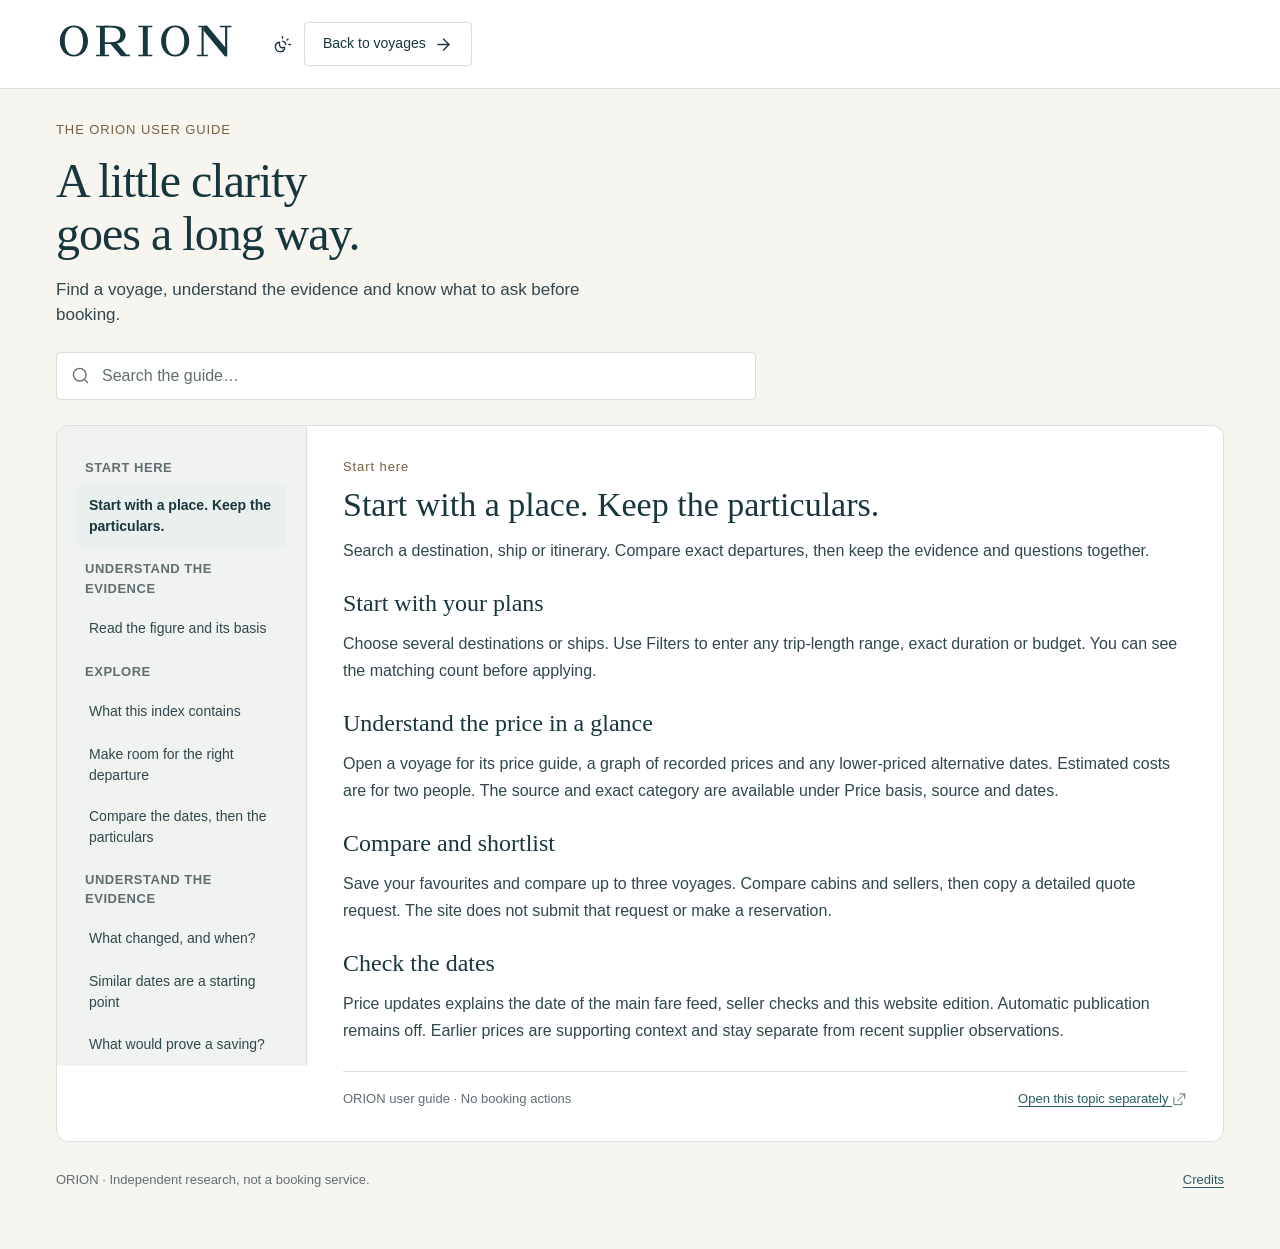
==== help.html @ 238ab834 "Release ORION 5.3.0: price watches, delivery checks and verified publication" ====
<!doctype html><html lang="en-GB"><head><meta http-equiv="Content-Security-Policy" content="default-src 'self'; script-src 'self'; style-src 'self' 'unsafe-inline'; img-src 'self' data:; connect-src 'self'; font-src 'self'; object-src 'none'; base-uri 'none'; form-action 'none'"><meta charset="utf-8"><meta name="viewport" content="width=device-width,initial-scale=1"><meta name="robots" content="noindex,nofollow"><meta name="referrer" content="no-referrer"><meta name="color-scheme" content="light dark"><title>ORION · How to use the voyage explorer</title><link rel="icon" href="assets/favicon.svg"><link rel="stylesheet" href="assets/app.css?v=4e6ee5e94d7d"><link rel="stylesheet" href="assets/decisions.css?v=4e6ee5e94d7d"><script defer src="assets/catalogue-contract.js?v=4e6ee5e94d7d"></script><script defer src="assets/app.js?v=4e6ee5e94d7d"></script><link rel="stylesheet" href="assets/experience.css?v=4e6ee5e94d7d">
<link rel="stylesheet" href="assets/craft-tokens.css?v=4e6ee5e94d7d">
</head><body data-mode="help"><a class="skip-link" href="#helpArticle">Skip to guide</a><header class="site-header"><div class="header-inner"><a class="wordmark craft-wordmark" href="./" aria-label="ORION. Independent Windstar discovery. Home."><img class="craft-logo logo-light" src="assets/orion-logo.svg" alt="ORION" width="164" height="35"><img class="craft-logo logo-dark" src="assets/orion-logo-reverse.svg" alt="" aria-hidden="true" width="164" height="35"></a><div class="header-tools"><button class="icon-btn" data-action="theme" id="themeButton" aria-label="Appearance: system"><svg class="icon" aria-hidden="true"><use href="assets/icons.svg#sun-moon"></use></svg></button><a class="button secondary" href="./">Back to voyages <svg class="icon" aria-hidden="true"><use href="assets/icons.svg#arrow-right"></use></svg></a></div></div></header><main class="shell standalone-help"><div class="eyebrow">THE ORION USER GUIDE</div><h1>A little clarity<br>goes a long way.</h1><p class="help-lead">Find a voyage, understand the evidence and know what to ask before booking.</p><label class="search-field" for="helpSearch"><svg class="icon" aria-hidden="true"><use href="assets/icons.svg#search"></use></svg><input id="helpSearch" type="search" aria-label="Search the ORION guide" placeholder="Search the guide…" autocomplete="off"></label><div class="help-layout"><nav id="helpNav" aria-label="Help topics"></nav><article id="helpArticle" class="help-article" tabindex="-1"><p>Loading the guide…</p></article></div><footer class="site-footer"><span>ORION · Independent research, not a booking service.</span><a href="assets/THIRD_PARTY_NOTICES.txt">Credits</a></footer></main><div id="toast" class="toast" role="status" hidden></div><noscript><div class="no-script">The complete readable guide is available in <a href="GUIDE.md">GUIDE.md</a>. JavaScript enables its searchable interface.</div></noscript></body></html>
---- assets/app.css ----
/* ORION 2.0 / editorial discovery, quiet evidence, deliberate interaction. */
:root{--bg:#f5f6f3;--surface:#fff;--surface-2:#eff2f0;--surface-3:#e5ece9;--ink:#193643;--text:#425966;--muted:#566c77;--line:#dce3df;--blue:#2f637c;--blue-soft:#e7f0f4;--nav:#173746;--nav-text:#f1f6f5;--accent:#856333;--amber:#795a26;--amber-bg:#f8f2e5;--shadow:0 10px 35px #1d3a4910;--large-shadow:0 20px 85px #142d4040;--radius:16px;--header-bg:#f8faf8ed;color-scheme:light;--serif:"Iowan Old Style","Baskerville","Palatino Linotype",Georgia,serif;--sans:-apple-system,BlinkMacSystemFont,"Segoe UI",Arial,sans-serif}
:root[data-theme=dark]{--bg:#111c24;--surface:#1b2a34;--surface-2:#21333d;--surface-3:#2a404b;--ink:#edf3f2;--text:#c6d4d8;--muted:#a0b4bd;--line:#344953;--blue:#a3cfe4;--blue-soft:#253f50;--nav:#112c3a;--nav-text:#f1f6f5;--accent:#c3a276;--amber:#e5c487;--amber-bg:#3a3324;--shadow:0 10px 35px #0002;--large-shadow:0 20px 85px #0009;--header-bg:#172630ee;color-scheme:dark}
@media(prefers-color-scheme:dark){:root:not([data-theme=light]){--bg:#111c24;--surface:#1b2a34;--surface-2:#21333d;--surface-3:#2a404b;--ink:#edf3f2;--text:#c6d4d8;--muted:#a0b4bd;--line:#344953;--blue:#a3cfe4;--blue-soft:#253f50;--nav:#112c3a;--nav-text:#f1f6f5;--accent:#c3a276;--amber:#e5c487;--amber-bg:#3a3324;--shadow:0 10px 35px #0002;--large-shadow:0 20px 85px #0009;--header-bg:#172630ee;color-scheme:dark}}
*{box-sizing:border-box}html{scroll-padding-top:100px;scroll-behavior:smooth}body{margin:0;color:var(--ink);background:var(--bg);font:14px/1.5 var(--sans);-webkit-font-smoothing:antialiased}button,input,select,textarea{font:inherit}button,a,input,select{-webkit-tap-highlight-color:transparent}button{cursor:pointer}button:disabled{cursor:not-allowed;opacity:.45}a{color:var(--blue);text-underline-offset:3px}button{color:inherit}a,button{touch-action:manipulation}h1,h2,h3,p{margin:0}h1,h2,h3{font-weight:600}button:focus-visible,a:focus-visible,input:focus-visible,select:focus-visible,summary:focus-visible,[tabindex]:focus-visible{outline:3px solid var(--blue);outline-offset:3px}input,select,textarea{max-width:100%;color:var(--ink);background:var(--surface)}[hidden]{display:none!important}.sr-only{position:absolute;width:1px;height:1px;margin:-1px;overflow:hidden;clip:rect(0,0,0,0);white-space:nowrap;border:0}.skip-link{position:fixed;top:-100px;left:20px;z-index:99999;background:var(--nav);color:white;padding:13px 18px;border-radius:8px}.skip-link:focus{top:10px}.icon{width:19px;height:19px;stroke:currentColor;stroke-width:1.75;fill:none;stroke-linecap:round;stroke-linejoin:round;flex:none;vertical-align:middle}.icon.sm{width:15px;height:15px}.brand-icon{width:35px;height:35px;stroke:currentColor;fill:none;stroke-width:1.4;flex:none}.button{display:inline-flex;align-items:center;justify-content:center;gap:8px;padding:11px 16px;min-height:42px;border:1px solid transparent;border-radius:9px;font-weight:600;font-size:12px;text-decoration:none;white-space:nowrap;transition:background .15s,border-color .15s,transform .15s}.button:active{transform:translateY(1px)}.button.primary{color:var(--nav-text);background:var(--nav);border-color:var(--nav)}.button.primary:hover{background:#294f63}.button.secondary{border-color:var(--line);background:var(--surface);color:var(--ink)}.button.secondary:hover{background:var(--surface-2);border-color:var(--muted)}.button.quiet{background:transparent;color:var(--text)}.button.quiet:hover{background:var(--surface-2)}.icon-btn{display:inline-flex;justify-content:center;align-items:center;width:42px;height:42px;flex:none;border:1px solid transparent;border-radius:9px;background:transparent;color:var(--text)}.icon-btn:hover{background:var(--surface-2)}.icon-btn.selected{color:var(--blue);background:var(--blue-soft)}.icon-btn.selected .icon{fill:var(--blue);fill-opacity:.12}.info-btn{display:inline-flex;width:25px;height:25px;align-items:center;justify-content:center;border:0;background:transparent;border-radius:50%;font:500 12px var(--serif);color:var(--blue);vertical-align:middle;position:relative}.info-btn:before{content:"";position:absolute;inset:5px;border:1px solid currentColor;border-radius:50%}.info-btn:hover{background:var(--blue-soft)}.text-link,.inline-link{display:inline-flex;align-items:center;gap:6px;background:none;border:0;color:var(--blue);padding:0;font-size:12px;font-weight:650;text-decoration:none;min-height:30px}.text-link:hover,.inline-link:hover{text-decoration:underline}.inline-link{font-size:inherit;font-weight:inherit}.eyebrow,.mini-label{font-size:10px;letter-spacing:1.7px;font-weight:700;color:var(--accent)}.muted,.subtle{color:var(--muted)}
.site-header{position:sticky;top:0;z-index:20;background:var(--header-bg);border-bottom:1px solid var(--line);backdrop-filter:blur(16px);-webkit-backdrop-filter:blur(16px)}.header-inner{max-width:1512px;margin:auto;min-height:80px;padding:0 40px;display:flex;align-items:center;gap:32px}.wordmark{display:flex;align-items:center;gap:12px;color:var(--ink);text-decoration:none;font:500 25px/1 var(--serif);letter-spacing:2.9px}.wordmark small{display:block;font:400 9px/1.5 var(--sans);letter-spacing:1.05px;color:var(--muted);margin-top:6px}.main-nav{display:flex;gap:4px;margin:auto;align-self:stretch}.main-nav button{font-size:12px;font-weight:600;background:transparent;border:0;border-radius:0;padding:0 19px;color:var(--muted);position:relative;white-space:nowrap}.main-nav button:hover{color:var(--ink)}.main-nav button[aria-current=page]{color:var(--ink)}.main-nav button[aria-current=page]:after{content:"";position:absolute;height:2px;background:var(--blue);left:18px;right:18px;bottom:0}.nav-count{display:inline-flex;align-items:center;justify-content:center;margin-left:5px;min-width:20px;padding:1px 6px;border-radius:99px;font-size:10px;background:var(--surface-3);color:var(--text)}.header-tools{display:flex;gap:4px;align-items:center}.shell{max-width:1392px;padding:36px 40px 28px;margin:0 auto}.hero{display:grid;grid-template-columns:minmax(0,1.5fr) minmax(300px,.7fr);gap:64px;align-items:center;padding:10px 0 32px}.hero h1{font:400 54px/1.04 var(--serif);letter-spacing:-1.3px;margin:13px 0 16px}.hero-copy p{color:var(--text);font-size:14px;line-height:1.65}.hero-aside{padding-left:29px;border-left:1px solid var(--line)}.journey-guide h2{font:400 28px/1.2 var(--serif);margin:7px 0}.journey-guide p{font-size:12px;color:var(--muted);line-height:1.6}.journey-guide .text-link{margin-top:5px}.data-pill{display:flex;gap:9px;align-items:center;color:var(--muted);font-size:11px;border:1px solid var(--line);background:var(--surface);border-radius:7px;padding:10px 11px;margin-top:16px;width:100%;text-align:left}.data-pill .icon{margin-left:auto}.data-pill:hover{border-color:var(--muted)}.status-light{height:6px;width:6px;background:var(--blue);border-radius:50%;flex:none}.pulse{display:grid;grid-template-columns:repeat(3,minmax(0,1fr)) minmax(240px,.95fr);margin:0 0 33px;border-block:1px solid var(--line);padding:17px 0}.pulse>button{display:grid;grid-template-columns:auto 1fr auto;gap:9px;align-items:center;text-align:left;background:none;border:0;border-right:1px solid var(--line);padding:5px 19px;font-size:11px;color:var(--muted)}.pulse>button:first-child{padding-left:0}.pulse>button:hover{background:var(--surface-2);color:var(--blue)}.pulse-value{font-size:23px;line-height:1.2;color:var(--ink);font-variant-numeric:tabular-nums;letter-spacing:-.8px;font-weight:450}.pulse-note{display:flex;align-items:center;justify-content:flex-end;gap:12px;font-size:11px;color:var(--muted);line-height:1.6}.pulse-note>.icon{width:23px;height:23px}.pulse-note .inline-link{min-height:21px;color:var(--blue)}.section-top{display:flex;align-items:center;justify-content:space-between;gap:18px;margin-bottom:17px}.section-top h2{font:400 30px/1.2 var(--serif);letter-spacing:-.4px}.subtle{font-size:12px;margin-top:5px}.top-actions{display:flex;align-items:center;gap:4px}.filter-bar{display:flex;align-items:center;border:1px solid var(--line);border-radius:12px;background:var(--surface);padding:7px;gap:4px;box-shadow:0 3px 8px #17334304}.search-field{display:flex;align-items:center;gap:11px;background:var(--surface);border:1px solid transparent;border-radius:7px;padding:0 12px;min-width:0;flex:1}.search-field:focus-within{border-color:var(--blue);box-shadow:0 0 0 1px var(--blue)}.search-field>.icon{color:var(--muted)}.search-field input{width:100%;min-width:0;border:0;outline:none!important;height:44px;background:transparent;font-size:13px}.search-field input::placeholder{color:var(--muted);opacity:1}.search-field kbd{color:var(--muted);border:1px solid var(--line);font:11px var(--sans);padding:0 5px;border-radius:4px}.select-pill{display:flex;align-items:center;gap:9px;padding-left:12px;border-left:1px solid var(--line);min-width:185px}.select-pill>.icon{color:var(--muted)}.select-pill select{border:0;outline:none;border-radius:6px;font-size:12px;font-weight:550;max-width:210px;height:44px;padding:0 25px 0 0;background:transparent}.filter-button{display:flex;align-items:center;gap:9px;padding:0 15px;height:44px;border:0;border-left:1px solid var(--line);background:transparent;font-size:12px;white-space:nowrap}.filter-button:hover{background:var(--surface-2);border-radius:6px}.tiny-count{background:var(--blue-soft);color:var(--blue);font-size:10px;padding:1px 5px;border-radius:4px}.active-chips{display:flex;align-items:center;gap:6px;flex-wrap:wrap;margin-top:12px}.active-chips:empty{margin:0}.chip{display:inline-flex;align-items:center;gap:6px;font-size:10px;border:1px solid var(--line);background:var(--surface);border-radius:6px;padding:5px 8px;color:var(--text);min-height:30px}.chip:hover{border-color:var(--blue)}.chip .icon{height:12px;width:12px}.chip-clear{border:0;background:none;color:var(--blue);padding:4px 8px;font-size:11px;min-height:30px}.results-toolbar{display:flex;align-items:center;justify-content:space-between;gap:16px;margin:19px 0 16px}.quick-views{display:flex;align-items:center;gap:6px;flex-wrap:wrap}.quick-views button{display:flex;gap:6px;align-items:center;min-height:34px;background:transparent;border:1px solid transparent;border-radius:99px;padding:6px 12px;color:var(--muted);font-size:11px;font-weight:600;white-space:nowrap}.quick-views button:hover{background:var(--surface-2)}.quick-views button[aria-pressed=true]{border-color:var(--line);background:var(--surface);color:var(--ink);box-shadow:0 1px 3px #15334505}.calendar-toggle{font-size:11px;padding-right:0}.calendar-panel{padding:22px 25px;border:1px solid var(--line);background:var(--surface);border-radius:12px;margin-bottom:22px}.chart-title{display:flex;justify-content:space-between;gap:15px}.chart-title h3{font:400 23px/1.3 var(--serif)}.chart-title p{font-size:11px;color:var(--muted);margin-top:5px}.select-small select{background:var(--surface);border:1px solid var(--line);border-radius:6px;padding:8px 12px;font-size:12px}.chart-wrap{position:relative;width:100%;height:240px;margin:20px 0 8px}.calendar-chart{height:190px}.chart-data{font-size:11px;color:var(--muted);margin-top:15px}.chart-data summary{cursor:pointer;min-height:28px}.chart-data table{margin-top:8px}.result-meta{display:flex;justify-content:space-between;gap:12px;align-items:center;margin:18px 0 14px}.result-meta>div:first-child{display:flex;align-items:center;gap:8px;flex-wrap:wrap}.result-meta strong{font-weight:650;font-size:12px}.result-meta .muted{font-size:10px}.display-controls{display:flex;gap:10px;align-items:center}.sort-control{display:flex;align-items:center;gap:7px;color:var(--muted);font-size:10px;white-space:nowrap}.sort-control select{border:0;max-width:190px;background:transparent;color:var(--ink);font-size:11px;padding:7px 6px;min-height:35px}.view-switch{display:flex;padding:3px;border:1px solid var(--line);background:var(--surface);border-radius:7px}.view-switch button{display:flex;align-items:center;justify-content:center;width:30px;height:30px;border:0;border-radius:4px;background:transparent;color:var(--muted)}.view-switch button[aria-pressed=true]{background:var(--surface-3);color:var(--ink)}.view-switch .icon{width:16px;height:16px}.saved-notice{font-size:12px;color:var(--muted);margin:13px 0 22px}.voyage-grid{display:grid;grid-template-columns:repeat(3,minmax(0,1fr));gap:17px}.voyage-card{background:var(--surface);border:1px solid var(--line);border-radius:12px;overflow:hidden;min-width:0;display:flex;flex-direction:column;transition:box-shadow .18s,border-color .18s,transform .18s}.voyage-card:hover{border-color:#9aaeb6;box-shadow:var(--shadow);transform:translateY(-2px)}.card-main{padding:18px 19px 15px;display:flex;flex-direction:column;flex:1}.card-top{display:flex;align-items:center;justify-content:space-between;gap:8px;margin:-6px -7px 5px 0}.ship-label{display:flex;align-items:center;gap:7px;font-size:10px;color:var(--muted);font-weight:650;letter-spacing:.2px}.ship-label .icon{width:15px;height:15px}.save-button{width:34px;height:34px;min-width:34px}.card-region{font-size:9px;color:var(--accent);text-transform:uppercase;letter-spacing:1.25px;font-weight:700;margin:3px 0 7px}.card-title{font:400 24px/1.18 var(--serif);letter-spacing:-.25px;display:-webkit-box;-webkit-line-clamp:2;-webkit-box-orient:vertical;overflow:hidden;min-height:57px}.card-route{font-size:11px;color:var(--muted);margin-top:7px;white-space:nowrap;text-overflow:ellipsis;overflow:hidden}.card-date{display:flex;align-items:center;gap:7px;font-size:11px;font-weight:550;margin:16px 0 0}.card-date .icon{width:14px;height:14px;color:var(--muted)}.date-sep{color:var(--line);padding:0 1px}.product-kind{color:var(--muted);font-size:9px;min-height:16px;margin:4px 0 0 21px}.card-price-row{display:flex;justify-content:space-between;align-items:flex-end;gap:8px;padding-top:16px;margin-top:12px;border-top:1px solid var(--line)}.price-caption{font-size:9px;color:var(--muted);font-weight:550;display:flex;align-items:center;gap:3px}.price-figure{font-size:28px;letter-spacing:-1px;font-weight:450;font-variant-numeric:tabular-nums;line-height:1.3}.price-figure small{font-size:11px;font-weight:400;color:var(--muted);letter-spacing:0;margin-left:3px}.evidence-badge{display:inline-flex;align-items:center;gap:5px;border-radius:5px;padding:5px 7px;line-height:1.25;font-size:9px;font-weight:650;color:var(--blue);background:var(--blue-soft);max-width:141px;text-align:right;border:0}.evidence-badge .icon{width:12px;height:12px}.evidence-badge.neutral{color:var(--muted);background:var(--surface-2);font-weight:450}.card-evidence{display:flex;justify-content:space-between;align-items:center;margin-top:12px;gap:8px;color:var(--muted);font-size:10px;min-height:17px}.card-evidence .icon{width:12px;height:12px;margin-right:3px}.card-actions{display:flex;gap:7px;padding:11px 13px;border-top:1px solid var(--line);background:color-mix(in srgb,var(--surface),var(--bg) 45%);align-items:center}.card-actions>.button{flex:1;min-height:36px;padding:8px 10px;font-size:11px}.compare-select{display:flex;align-items:center;gap:6px;background:transparent;border:0;border-radius:6px;padding:7px;font-size:10px;color:var(--muted);min-height:36px}.compare-select[aria-pressed=true]{color:var(--blue);background:var(--blue-soft)}.compare-select .box{width:13px;height:13px;border:1px solid var(--muted);border-radius:3px;display:flex;align-items:center;justify-content:center}.compare-select .box .icon{width:11px;height:11px}.compare-select[aria-pressed=true] .box{border-color:var(--blue)}.loading-state,.empty-state{grid-column:1/-1;border:1px dashed var(--line);border-radius:12px;padding:60px 24px;background:var(--surface);text-align:center;color:var(--muted)}.empty-state>.icon{width:33px;height:33px;margin-bottom:14px;color:var(--blue)}.empty-state h3,.loading-state h3{font:400 28px/1.25 var(--serif);color:var(--ink);margin-bottom:10px}.empty-state p,.loading-state p{font-size:13px;max-width:500px;line-height:1.65;margin:0 auto 18px}.spinner{display:inline-block;width:28px;height:28px;border:2px solid var(--line);border-top-color:var(--blue);border-radius:50%;animation:spin 1s linear infinite;margin-bottom:12px}@keyframes spin{to{transform:rotate(360deg)}}.pagination{display:flex;align-items:center;justify-content:space-between;gap:12px;margin-top:24px;font-size:11px;color:var(--muted)}.page-controls{display:flex;align-items:center;gap:5px}.page-button{height:36px;min-width:36px;border:1px solid transparent;border-radius:6px;background:transparent;font-size:11px;color:var(--text)}.page-button[aria-current=page]{border-color:var(--line);background:var(--surface);font-weight:700;color:var(--ink)}.page-button:hover:not(:disabled){background:var(--surface-2)}.page-button .icon{height:15px;width:15px}.list-wrap{grid-column:1/-1;overflow:auto;background:var(--surface);border:1px solid var(--line);border-radius:10px}.data-table{width:100%;border-collapse:collapse;text-align:left;font-size:11px;min-width:600px}.data-table th{padding:11px 13px;font-size:9px;letter-spacing:.4px;color:var(--muted);font-weight:650;background:var(--surface-2);border-bottom:1px solid var(--line)}.data-table td{padding:13px;border-bottom:1px solid var(--line);vertical-align:top}.data-table tr:last-child td{border-bottom:0}.data-table td strong{font-weight:550;display:block;font-size:12px;color:var(--ink)}.data-table small{display:block;font-size:10px;color:var(--muted);margin-top:4px}.data-table .money{font-variant-numeric:tabular-nums;white-space:nowrap}.list-title{border:0;background:none;padding:0;font:400 19px/1.3 var(--serif);color:var(--ink);text-align:left}.list-title:hover{color:var(--blue);text-decoration:underline}.row-actions{display:flex;gap:2px;align-items:center}.bottom-guide{margin-top:40px;border-top:1px solid var(--line);border-bottom:1px solid var(--line);padding:26px 0;display:flex;align-items:center;gap:17px}.guide-mark{width:44px;height:44px;border:1px solid var(--line);border-radius:50%;display:flex;align-items:center;justify-content:center;flex:none}.guide-mark .icon{width:24px;height:24px}.bottom-guide h2{font:400 24px/1.2 var(--serif)}.bottom-guide p{font-size:12px;color:var(--muted);margin-top:6px}.bottom-guide>.button{margin-left:auto}.site-footer{padding:23px 0 0;display:flex;align-items:center;justify-content:space-between;gap:20px;color:var(--muted);font-size:10px}.site-footer>div:first-child{display:flex;align-items:center;gap:12px}.site-footer strong{letter-spacing:1.5px;color:var(--ink);font-size:11px}.footer-links{display:flex;gap:15px;align-items:center;flex-wrap:wrap}.footer-links button{background:none;border:0;padding:0;color:var(--muted);font-size:10px;min-height:30px}.footer-links a{color:var(--muted);text-decoration:none}.footer-links button:hover,.footer-links a:hover{color:var(--blue);text-decoration:underline}.compare-tray{position:fixed;z-index:25;bottom:20px;left:50%;transform:translateX(-50%);width:min(760px,calc(100vw - 32px));display:flex;align-items:center;justify-content:space-between;gap:16px;padding:16px 20px;background:var(--nav);color:var(--nav-text);border-radius:12px;box-shadow:var(--large-shadow)}.tray-label{display:block;color:#b1c5cc;font-size:9px;letter-spacing:1.2px}.compare-tray strong{display:block;font-size:13px;font-weight:550;margin-top:2px}.compare-tray #compareNames{display:block;font-size:10px;color:#b9cdd4;max-width:420px;overflow:hidden;white-space:nowrap;text-overflow:ellipsis;margin-top:3px}.tray-actions{display:flex;gap:8px;align-items:center}.button.light-primary{background:#f1f5f4;border-color:#f1f5f4;color:#193a4a}.button.light-primary:hover{background:#ddeae8}.button.tray-clear{color:#e7f0ee;background:none}.notice-banner{border:1px solid #cab985;padding:12px 16px;background:var(--amber-bg);color:var(--amber);font-size:12px;border-radius:8px;display:flex;align-items:center;gap:10px;margin:0 0 20px}.notice-banner .inline-link{margin-left:auto}.notice-banner .icon{flex:none}.notice{padding:14px 16px;background:var(--surface-2);border:1px solid var(--line);border-radius:9px;color:var(--text);font-size:12px;line-height:1.65;margin:16px 0}.notice.important{background:var(--amber-bg);border-color:color-mix(in srgb,var(--amber),transparent 70%);color:var(--amber)}
/* Drawers and dialogs */
body:has(dialog[open]){overflow:hidden}dialog{background:var(--surface);color:var(--ink);border:1px solid var(--line);border-radius:17px;padding:0;max-height:calc(100dvh - 56px);width:calc(100vw - 40px);box-shadow:var(--large-shadow);overflow:auto;overscroll-behavior:contain}dialog::backdrop{background:#071c2b91;backdrop-filter:blur(3px)}.dialog-head{display:flex;align-items:flex-start;justify-content:space-between;gap:20px;padding:26px 29px 21px;border-bottom:1px solid var(--line);position:relative}.dialog-head h2{font:400 31px/1.15 var(--serif);letter-spacing:-.5px;margin-top:5px}.dialog-content{padding:24px 29px}.dialog-foot{display:flex;align-items:center;justify-content:space-between;gap:12px;padding:17px 29px;background:var(--surface);border-top:1px solid var(--line);position:sticky;bottom:0;z-index:2}.filter-dialog{max-width:610px}.close{background:var(--surface-2);border:0;border-radius:50%;width:35px;height:35px}.close:hover{background:var(--surface-3)}.form-grid{display:grid;grid-template-columns:1fr 1fr;gap:20px 17px;margin-top:22px}.form-grid label{font-size:11px;color:var(--text);font-weight:600;display:block}.form-grid input,.form-grid select{width:100%;margin-top:8px;padding:11px 10px;border:1px solid var(--line);border-radius:7px;font-weight:400;font-size:13px;height:43px;background:var(--surface)}.form-grid .span-2{grid-column:1/-1}.form-grid .info-btn{margin:-5px 0;vertical-align:middle}.form-note{font-size:11px;color:var(--muted);line-height:1.6;margin-top:22px}.date-presets{margin:0;padding:0;border:0;display:flex;flex-wrap:wrap;gap:7px}.date-presets legend{font-size:11px;font-weight:600;color:var(--text);margin-bottom:10px}.date-presets button{border:1px solid var(--line);background:var(--surface);border-radius:7px;padding:8px 12px;font-size:11px;min-height:36px}.date-presets button:hover{border-color:var(--blue);background:var(--blue-soft);color:var(--blue)}.voyage-dialog{max-width:960px}.voyage-head{padding:27px 29px 22px}.voyage-kicker{color:var(--muted);font-size:11px;display:flex;align-items:center;gap:7px;margin-bottom:8px}.voyage-head h2{font:400 36px/1.12 var(--serif);max-width:750px;margin-right:50px}.voyage-close{position:absolute;top:23px;right:23px}.voyage-context{display:flex;gap:14px;flex-wrap:wrap;font-size:12px;color:var(--muted);margin-top:13px}.voyage-context span{display:flex;gap:6px;align-items:center}.voyage-context .icon{height:14px;width:14px}.voyage-tabs{display:flex;gap:7px;padding:0 29px;border-bottom:1px solid var(--line);position:sticky;top:0;background:var(--surface);z-index:2;overflow:auto}.voyage-tabs button{padding:13px 13px 12px;border:0;border-bottom:2px solid transparent;background:transparent;color:var(--muted);font-weight:600;font-size:11px;white-space:nowrap}.voyage-tabs button[aria-selected=true]{color:var(--ink);border-bottom-color:var(--blue)}.voyage-pane{padding:23px 29px}.detail-summary{display:grid;grid-template-columns:1.2fr 1fr;gap:30px}.detail-price{font-size:40px;font-weight:400;letter-spacing:-1.6px;font-variant-numeric:tabular-nums}.detail-price small{font-size:13px;letter-spacing:0;color:var(--muted);font-weight:400}.detail-label{font-size:11px;color:var(--muted)}.detail-meta{font-size:11px;color:var(--muted);margin-top:8px;line-height:1.6}.summary-evidence{border-left:1px solid var(--line);padding-left:24px}.summary-evidence h3{font:400 24px/1.2 var(--serif);margin-bottom:9px}.summary-evidence p{font-size:12px;color:var(--text);line-height:1.6}.detail-heading{font:400 24px/1.2 var(--serif);margin:23px 0 8px}.section-caption{color:var(--muted);font-size:12px;margin-bottom:13px}.quote-checks{padding:13px 0;display:grid;grid-template-columns:repeat(3,minmax(0,1fr));gap:10px}.quote-checks>div{display:flex;justify-content:space-between;gap:8px;font-size:11px;padding:10px 12px;background:var(--surface-2);border-radius:7px}.quote-checks span{color:var(--muted)}.check-needed{font-size:9px;color:var(--amber);background:var(--amber-bg);padding:2px 5px;border-radius:3px;white-space:nowrap}.source-actions{display:flex;gap:8px;flex-wrap:wrap;margin-top:15px}.source-actions a{padding:9px 12px;border:1px solid var(--line);border-radius:7px;text-decoration:none;font-size:11px;display:inline-flex;align-items:center;gap:6px}.source-actions a:hover{background:var(--surface-2)}.voyage-footer{display:flex;align-items:center;justify-content:space-between;gap:12px;padding:15px 29px;border-top:1px solid var(--line);background:var(--surface);position:sticky;bottom:0;z-index:3}.voyage-footer>div{display:flex;gap:7px}.table-scroll{overflow:auto;border:1px solid var(--line);border-radius:8px}.table-scroll .data-table{min-width:550px}.selected-row{background:var(--blue-soft)}.price-column-select{display:flex;align-items:center;gap:10px;font-size:11px;flex-wrap:wrap;margin-bottom:20px}.price-column-select select{border:1px solid var(--line);border-radius:6px;padding:8px 10px;max-width:260px}.history-kpis{display:grid;grid-template-columns:repeat(3,1fr);gap:1px;background:var(--line);border:1px solid var(--line);border-radius:9px;overflow:hidden;margin:17px 0}.history-kpis>div{background:var(--surface-2);padding:13px 15px}.history-kpis span{font-size:10px;color:var(--muted);display:block}.history-kpis strong{font-size:21px;font-weight:450;letter-spacing:-.5px;display:block;margin-top:5px}.history-chart{height:240px}.data-state{font-size:10px;color:var(--muted);line-height:1.55}.quote-preview{font:12px/1.65 var(--sans);white-space:pre-wrap;padding:17px;background:var(--surface-2);border:1px solid var(--line);border-radius:7px;max-height:290px;overflow:auto}.date-table-button{border:0;background:none;font-size:12px;color:var(--blue);text-align:left;padding:4px 0;font-weight:600;min-height:32px}.date-table-button:hover{text-decoration:underline}.comparison-dialog{max-width:1090px}.comparison-table{min-width:630px}.comparison-table th:first-child{width:140px}.comparison-table td:first-child{font-size:11px;color:var(--muted)}.comparison-table .compare-title{font:400 22px/1.2 var(--serif);color:var(--ink);margin-bottom:5px;min-width:150px}.comparison-table td{font-size:12px;line-height:1.5}.comparison-table .table-amount{font-size:24px;letter-spacing:-.6px}.comparison-table .row-label{font-weight:600}.offer-grid{display:grid;grid-template-columns:repeat(2,minmax(0,1fr));gap:18px;margin-top:20px}.offer-card{background:var(--surface);border:1px solid var(--line);border-radius:12px;padding:23px}.offer-card h3{font:400 25px/1.2 var(--serif);margin:9px 0 12px}.offer-card p{font-size:12px;color:var(--text);line-height:1.65}.offer-top{display:flex;align-items:center;justify-content:space-between;gap:10px;font-size:9px;font-weight:650;letter-spacing:.6px;color:var(--muted);text-transform:uppercase}.offer-state{display:inline-block;padding:5px 8px;background:var(--amber-bg);color:var(--amber);border-radius:5px;font-size:10px;margin:13px 0}.offer-dimensions{display:grid;grid-template-columns:repeat(3,1fr);gap:10px;margin:7px 0 17px}.offer-dimensions span{display:block;font-size:9px;color:var(--muted);margin-bottom:3px}.offer-dimensions strong{font-size:11px;font-weight:500}.offer-next{padding-top:12px;border-top:1px solid var(--line)}.offer-bottom{font-size:10px;color:var(--muted);margin-top:17px;display:flex;justify-content:space-between;gap:10px}.offer-bottom a{font-size:10px}.checkline{display:flex;align-items:center;gap:8px;font-size:12px;color:var(--text)}input[type=checkbox]{accent-color:var(--blue);height:16px;width:16px}.excluded-toggle{margin:23px 0 10px}.status-dialog{max-width:630px}.status-rows{margin:0}.status-rows>div{display:grid;grid-template-columns:1fr 1.15fr;gap:16px;padding:15px 0;border-bottom:1px solid var(--line)}.status-rows dt{font-size:12px;color:var(--muted)}.status-rows dd{font-size:12px;font-weight:550;margin:0}.status-rows dd small{display:block;font-weight:400;font-size:10px;color:var(--muted);margin-top:5px}.status-actions{display:flex;gap:10px;margin-top:20px}.help-dialog{max-width:990px}.help-search{padding:18px 28px;border-bottom:1px solid var(--line)}.help-search .search-field,.standalone-help>.search-field{border:1px solid var(--line);background:var(--surface-2)}.help-layout{display:grid;grid-template-columns:240px 1fr;min-height:370px}.help-layout nav{padding:19px 15px;border-right:1px solid var(--line);background:color-mix(in srgb,var(--surface),var(--bg) 70%)}.help-group-label{font-size:9px;font-weight:700;text-transform:uppercase;letter-spacing:.9px;color:var(--muted);padding:14px 10px 7px}.help-topic{display:block;text-align:left;font-size:11px;width:100%;background:none;border:0;color:var(--text);border-radius:6px;padding:10px;line-height:1.4;min-height:35px}.help-topic:hover{background:var(--surface-3)}.help-topic[aria-current=page]{background:var(--blue-soft);color:var(--blue);font-weight:600}.help-article{padding:26px 31px 40px;min-width:0;overflow-wrap:anywhere}.help-article>.eyebrow{margin-bottom:9px}.help-article h3{font:400 31px/1.2 var(--serif);margin-bottom:12px}.help-article .article-intro{font-size:14px;color:var(--text);line-height:1.7}.help-article h4{font-size:13px;color:var(--ink);margin:24px 0 8px;font-weight:650}.help-article p{font-size:12px;line-height:1.8;color:var(--text);margin-bottom:10px}.help-article .article-footer{border-top:1px solid var(--line);margin-top:27px;padding-top:17px;display:flex;gap:15px;align-items:center;justify-content:space-between;font-size:10px;color:var(--muted)}.help-empty{padding:18px;color:var(--muted);font-size:12px}.standalone-help{max-width:1160px;padding-top:48px}.standalone-help h1{font:400 52px/1.07 var(--serif);letter-spacing:-1px;margin:14px 0}.help-lead{font-size:15px;color:var(--text);margin:0 0 25px}.standalone-help>.search-field{max-width:620px}.standalone-help>.help-layout{border:1px solid var(--line);border-radius:12px;background:var(--surface);overflow:hidden;margin-top:25px}.tip-popover{margin:0;position:fixed;inset:auto;width:min(330px,calc(100vw - 24px));max-height:70vh;overflow:auto;border:1px solid var(--line);border-radius:11px;padding:18px;background:var(--surface);color:var(--ink);box-shadow:var(--large-shadow);z-index:500}.tip-popover h3{font-size:13px;font-weight:650;margin-bottom:7px}.tip-popover p{font-size:12px;color:var(--text);line-height:1.65;margin-bottom:9px}.tip-popover .text-link{font-size:11px}.toast{position:fixed;bottom:27px;left:50%;transform:translateX(-50%);z-index:1000;max-width:calc(100vw - 28px);padding:12px 18px;border-radius:9px;background:var(--ink);color:var(--surface);font-size:12px;box-shadow:var(--large-shadow);text-align:center}.no-script{padding:20px;position:relative;background:var(--amber-bg);color:var(--amber)}
@media(min-width:1500px){.shell{max-width:1440px}.header-inner{padding-inline:55px}.hero h1{font-size:60px}}
@media(max-width:1150px){.header-inner{padding-inline:28px;gap:15px}.main-nav button{padding-inline:13px}.shell{padding-inline:28px}.pulse{grid-template-columns:repeat(3,1fr)}.pulse-note{display:none}.hero{gap:32px}.hero h1{font-size:49px}.voyage-grid{grid-template-columns:repeat(2,minmax(0,1fr))}.filter-bar .select-pill{min-width:150px}.select-pill select{max-width:165px}.filter-button{padding:0 11px}.result-meta .muted{display:none}.header-tools .help-trigger span{display:none}.header-tools .help-trigger{padding:10px}.card-title{min-height:57px}}
@media(max-width:760px){.header-inner{padding:0 18px;min-height:70px;gap:8px;flex-wrap:wrap}.wordmark{font-size:23px;gap:9px}.brand-icon{width:29px;height:29px}.wordmark small{font-size:8px;letter-spacing:.5px}.header-tools{margin-left:auto}.header-tools .icon-btn{width:36px;height:36px}.main-nav{order:3;width:100%;justify-content:flex-start;gap:11px;min-height:43px;margin-top:-5px;overflow:auto}.main-nav button{padding:11px 8px;font-size:11px}.main-nav button[aria-current=page]:after{left:7px;right:7px}.shell{padding:25px 18px}.hero{grid-template-columns:1fr;gap:18px;padding-top:2px;padding-bottom:22px}.hero h1{font-size:43px;margin:10px 0 12px}.hero-copy p{font-size:13px}.hero-aside{border-left:0;padding:0}.journey-guide{display:none}.data-pill{margin:0;background:transparent;border:0;padding:0;justify-content:flex-start;width:auto;min-height:26px}.data-pill .icon{margin-left:0}.pulse{padding:13px 0;margin-bottom:25px;grid-template-columns:repeat(3,minmax(0,1fr));gap:0}.pulse>button{display:block;text-align:left;padding:2px 12px}.pulse>button:last-of-type{border:0;padding-right:0}.pulse>button .icon{display:none}.pulse-value{display:block;font-size:23px;margin-bottom:3px}.pulse>button>span:not(.pulse-value){font-size:9px;line-height:1.4;display:block;max-width:100px}.section-top{gap:8px;align-items:start;margin-bottom:14px}.section-top h2{font-size:27px}.subtle{font-size:11px;max-width:260px}.top-actions>.button{padding:8px;font-size:0;width:35px;height:35px;min-height:35px}.top-actions>.button .icon{width:17px;height:17px}.filter-bar{flex-wrap:wrap;padding:6px;gap:5px;border-radius:11px}.filter-bar .search-field{flex-basis:100%;border-bottom:1px solid var(--line);border-radius:0;padding:0 7px}.search-field input{font-size:13px;height:43px}.search-field kbd{display:none}.select-pill{flex:1;min-width:0!important;border-left:0;padding-left:7px}.select-pill select{max-width:100%;font-size:11px;height:38px}.select-pill .icon{width:16px;height:16px}.filter-button{height:38px;font-size:11px;padding-inline:11px}.filter-button .icon{width:16px;height:16px}.filter-button#whenButton{display:none}.results-toolbar{margin:14px 0 8px;gap:5px;align-items:center}.quick-views{gap:0;flex-wrap:nowrap;overflow:auto}.quick-views button{font-size:10px;padding:6px 8px;min-height:31px}.quick-views button .icon{display:none}.calendar-toggle{font-size:0;width:34px;height:34px;padding:8px}.calendar-toggle .icon{width:18px;height:18px}.result-meta{align-items:center;margin:13px 0 13px;gap:7px}.result-meta strong{font-size:11px}.display-controls{gap:5px}.sort-control>span{display:none}.sort-control select{font-size:10px;max-width:137px;padding-right:1px}.view-switch{padding:2px}.view-switch button{width:27px;height:29px}.result-meta .info-btn{display:none}.voyage-grid{grid-template-columns:repeat(2,minmax(0,1fr));gap:12px}.card-main{padding:14px 14px 12px}.card-title{font-size:22px;min-height:52px}.card-route{font-size:10px}.card-date{font-size:10px;gap:5px;flex-wrap:wrap}.card-price-row{display:block}.card-price-row>.evidence-badge{margin-top:8px}.price-figure{font-size:27px}.price-caption{font-size:9px}.card-actions{padding:9px}.card-actions>.button{padding:7px;font-size:10px}.compare-select{font-size:9px;padding:6px}.card-evidence{font-size:9px}.card-evidence>.text-link{font-size:10px}.card-top .save-button{width:34px;height:34px}.card-top .ship-label{font-size:9px}.card-region{font-size:8px}.page-controls{gap:1px}.page-button{min-width:30px;height:33px}.pagination{font-size:10px;align-items:center;gap:8px}.bottom-guide{display:grid;grid-template-columns:36px 1fr;padding:22px 0;gap:12px;margin-top:30px}.guide-mark{width:35px;height:35px}.guide-mark .icon{width:19px;height:19px}.bottom-guide h2{font-size:22px}.bottom-guide p{font-size:11px}.bottom-guide>.button{grid-column:2;margin:0;justify-self:start;font-size:11px;padding:9px 12px}.site-footer{display:block;font-size:9px}.site-footer>div:first-child{align-items:start;gap:10px;line-height:1.5}.footer-links{gap:15px;margin-top:11px}.footer-links button,.footer-links a{font-size:9px}.calendar-panel{padding:18px 15px}.chart-title h3{font-size:21px}.chart-title p{font-size:10px}.calendar-chart{height:180px}.notice-banner{font-size:11px;padding:11px 13px;align-items:flex-start;line-height:1.6}.notice-banner>.icon{width:15px;height:15px;margin-top:3px}.notice-banner .inline-link{display:none}.compare-tray{bottom:12px;padding:12px 14px;gap:8px;border-radius:10px}.compare-tray #compareNames{max-width:200px;font-size:9px}.compare-tray strong{font-size:12px}.tray-label{font-size:8px}.tray-actions{gap:2px}.tray-actions .button{font-size:11px;padding:9px 11px}.tray-clear{padding:6px!important}.compare-tray:has(#compareNames:not(:empty))+.toast{bottom:100px}.dialog-head{padding:22px 21px 17px}.dialog-head h2{font-size:29px}.dialog-content{padding:20px 21px}.dialog-foot{padding:15px 21px}.filter-dialog{border-radius:16px 16px 0 0;max-height:92dvh;margin:0;width:100%;max-width:100%;inset:auto 0 0;position:fixed}.form-grid{gap:17px 13px}.form-grid input,.form-grid select{font-size:14px;min-height:45px}.voyage-dialog{border-radius:14px 14px 0 0;position:fixed;inset:auto 0 0;margin:0;width:100%;max-width:100%;max-height:95dvh}.voyage-head{padding:24px 21px 19px}.voyage-head h2{font-size:31px;margin-right:22px}.voyage-close{right:15px;top:16px}.voyage-kicker{font-size:10px;max-width:85%}.voyage-context{font-size:11px;gap:8px 15px}.voyage-tabs{padding:0 13px;gap:0}.voyage-tabs button{font-size:10px;padding:13px 10px}.voyage-pane{padding:21px}.detail-summary{grid-template-columns:1fr;gap:19px}.summary-evidence{border-left:0;border-top:1px solid var(--line);padding:17px 0 0}.detail-price{font-size:38px}.summary-evidence h3{font-size:23px}.quote-checks{grid-template-columns:1fr 1fr;gap:7px}.quote-checks>div{font-size:10px;padding:9px}.voyage-footer{padding:12px 15px;gap:7px}.voyage-footer .button{font-size:11px;padding:9px 10px}.voyage-footer>.button .icon{width:15px}.voyage-footer>div{gap:2px}.voyage-footer .label-hide{display:none}.history-kpis>div{padding:11px}.history-kpis span{font-size:9px}.history-kpis strong{font-size:19px}.history-chart{height:210px}.table-scroll .data-table{font-size:10px;min-width:530px}.offer-grid{grid-template-columns:1fr}.offer-card{padding:21px}.help-dialog{width:calc(100vw - 18px);max-height:94dvh}.help-dialog .dialog-head h2{font-size:28px}.help-search{padding:14px 18px}.help-layout{display:block}.help-layout nav{display:flex;gap:5px;flex-wrap:nowrap;overflow:auto;padding:12px 16px;border-right:0;border-bottom:1px solid var(--line);position:sticky;top:0;z-index:2;background:var(--surface)}.help-group-label{display:none}.help-topic{width:auto;min-width:150px;max-width:200px;font-size:10px;padding:9px 11px;border:1px solid var(--line);flex:none}.help-article{padding:23px 21px 30px}.help-article h3{font-size:28px}.help-article .article-intro{font-size:13px}.help-article p{font-size:12px}.help-article .article-footer{align-items:start}.standalone-help{padding-top:30px}.standalone-help h1{font-size:43px}.help-lead{font-size:13px}.status-rows{font-size:11px}.status-rows>div{grid-template-columns:1fr;gap:7px}.status-rows dd small{font-size:10px}.status-actions{flex-wrap:wrap}.status-dialog .dialog-head h2{font-size:27px}.status-dialog{max-height:93dvh}.toast{font-size:11px;bottom:20px}}
@media(max-width:510px){.voyage-grid{grid-template-columns:minmax(0,1fr)}.card-main{padding:17px 18px 15px}.card-title{font-size:27px;min-height:0;margin-bottom:0;-webkit-line-clamp:3}.card-top .ship-label{font-size:10px}.card-region{font-size:9px}.card-route{font-size:11px}.card-date{font-size:11px}.card-price-row{display:flex}.card-price-row>.evidence-badge{margin-top:0;font-size:9px}.card-actions{padding:10px 13px}.card-actions>.button{font-size:11px;padding:8px 10px;min-height:42px}.compare-select{font-size:10px;min-height:42px}.card-evidence{font-size:10px}.card-evidence>.text-link{font-size:11px}.card-top .save-button{height:42px;width:42px}.pulse>button{padding-inline:9px}.hero h1{font-size:41px}.wordmark{font-size:22px}.header-inner{padding-inline:16px}.shell{padding-inline:16px}.date-presets{gap:6px}.date-presets button{font-size:10px;padding:9px 11px}.view-switch{display:none}.result-meta .sort-control select{max-width:145px}.result-meta{gap:8px}.form-grid label{font-size:10px}.help-dialog .eyebrow{font-size:9px}.compare-tray #compareNames{max-width:170px}.tray-actions .button{font-size:10px}.compare-tray .tray-clear{display:none}.pagination>span{max-width:125px}.comparison-dialog{width:calc(100vw - 18px)}.comparison-dialog .dialog-head h2{font-size:28px}}
@media(prefers-reduced-motion:reduce){html{scroll-behavior:auto}*,*:before,*:after{animation:none!important;transition:none!important}.voyage-card:hover{transform:none}.spinner{border:2px solid var(--blue)}}
@media print{.site-header,.filter-bar,.results-toolbar,.filter-button,.compare-tray,.pagination,.header-tools,.site-footer,.top-actions{display:none!important}.shell{padding:0}.hero{padding:0;display:block}.hero-aside{display:none}.voyage-grid{grid-template-columns:repeat(2,1fr)}.voyage-card{break-inside:avoid;box-shadow:none}body{background:white;color:black}.pulse{margin-top:15px}.bottom-guide{display:none}}

/* 2.1: an evidence workbench. Shorter orientation, useful choices, visible provenance. */
.hero{padding-top:32px;padding-bottom:28px;gap:56px;align-items:center}
.hero h1{font-size:clamp(36px,4vw,54px);max-width:750px;line-height:1.04;margin:10px 0 14px}
.hero-copy>p{max-width:630px;font-size:15px;line-height:1.6}
.hero-aside{padding-left:26px}
.journey-guide .mini-label{display:block;margin-bottom:7px;font-size:9px;letter-spacing:1.55px}
.start-route{display:flex;justify-content:space-between;gap:15px;align-items:center;width:100%;text-align:left;border:0;border-bottom:1px solid var(--line);background:transparent;color:var(--ink);padding:10px 0;font-size:12px;font-weight:600}
.start-route:hover{color:var(--blue)}
.hero-aside .data-pill{margin-top:16px}
.pulse{margin-top:0;margin-bottom:27px;padding-top:17px;padding-bottom:17px}
.pulse button{min-height:45px}
.section-top{margin-bottom:16px}
.filter-bar{box-shadow:0 3px 14px #102f3d06}
.group-bar{display:flex;align-items:center;justify-content:space-between;gap:16px;margin:17px 0 12px}
.group-bar>p{font-size:11px;color:var(--muted);text-align:right}
.group-switch,.history-source-switch,.range-switch{display:flex;gap:3px;padding:4px;border:1px solid var(--line);background:var(--surface-2);border-radius:9px;width:max-content;max-width:100%}
.group-switch button,.history-source-switch button,.range-switch button{border:1px solid transparent;background:transparent;color:var(--muted);padding:8px 12px;border-radius:6px;font-size:11px;font-weight:600;min-height:36px}
.group-switch button[aria-pressed=true],.history-source-switch button[aria-pressed=true],.range-switch button[aria-pressed=true]{background:var(--surface);color:var(--ink);border-color:var(--line);box-shadow:0 1px 3px #112a3810}
.group-switch button:hover,.history-source-switch button:hover,.range-switch button:hover{color:var(--ink)}
.voyage-card{transition:border-color .15s,box-shadow .15s,transform .15s}
.voyage-card:hover{border-color:color-mix(in srgb,var(--blue) 38%,var(--line));box-shadow:0 9px 24px #1733470c;transform:translateY(-2px)}
.card-main{padding:19px 19px 14px}
.card-title{font-size:25px;line-height:1.13}
.card-price-row{padding-top:15px}
.card-price-row .evidence-badge{display:flex;flex-wrap:wrap;justify-content:center;gap:4px;font-size:10px;max-width:142px;line-height:1.45;padding:7px 9px}
.card-price-row .evidence-badge small{display:block;width:100%;font-size:9px;color:var(--muted);font-weight:500}
.evidence-trail{display:flex;flex-direction:column;align-items:flex-start;gap:7px;font-size:10px;color:var(--muted);padding-top:14px;min-height:61px}
.evidence-trail>span{display:flex;align-items:center;gap:5px}
.evidence-trail .icon{width:13px;height:13px}
.archive-tag{display:inline-flex;align-items:center;gap:5px;max-width:100%;padding:4px 7px;border:1px solid color-mix(in srgb,var(--accent) 38%,var(--line));background:var(--amber-bg);border-radius:5px;color:var(--amber);font-size:10px;font-weight:600;text-align:left;text-decoration:none}
.archive-tag:hover{border-color:var(--accent)}
.archive-tag .icon{width:12px;height:12px}
.no-archive{font-size:10px;color:var(--muted)}
.card-evidence{border-top:1px solid var(--line);margin-top:12px;padding-top:10px}
.history-source-switch{margin-bottom:20px;width:100%}
.history-source-switch button{flex:1;min-height:42px;font-size:12px}
.history-source-switch button span{font-size:10px;background:var(--surface-3);padding:2px 5px;border-radius:4px;margin-left:5px}
.archive-controls{display:flex;align-items:flex-end;justify-content:space-between;gap:20px;margin-bottom:12px}
.archive-controls>label{display:flex;flex-direction:column;gap:7px;flex:1;max-width:380px;font-size:11px;font-weight:600;color:var(--text)}
.archive-controls select{width:100%;padding:10px;border:1px solid var(--line);background:var(--surface);border-radius:6px;font-size:12px;min-height:42px}
.range-switch{flex-shrink:0}
.range-switch button{padding:7px 9px;font-size:10px}
.archive-kpis small{font-size:10px;color:var(--muted);display:block;margin-top:5px}
.archive-source-table{margin:18px 0 13px;border:1px solid var(--line);border-radius:9px}
.archive-source-table caption{padding:11px 13px;text-align:left;font-weight:600;background:var(--surface-2);color:var(--ink);font-size:12px}
.archive-source-table td:first-child small{display:block;color:var(--muted);font-size:10px;margin-top:4px}
.archive-source-table .icon{width:12px;height:12px}
.archive-invitation{display:flex;align-items:center;justify-content:space-between;gap:20px;margin-top:22px;padding:17px;border:1px solid var(--line);border-left:3px solid var(--accent);border-radius:8px;background:var(--surface-2)}
.archive-invitation>div>.icon{width:17px;height:17px;vertical-align:middle;margin-right:7px;color:var(--accent)}
.archive-invitation strong{font-size:12px}
.archive-invitation p{font-size:11px;color:var(--muted);line-height:1.5;margin-top:5px;max-width:480px}
.archive-brief{background:var(--surface);border:1px solid var(--line);border-radius:12px;margin:20px 0;padding:20px}
.coverage-heading{display:flex;align-items:flex-start;justify-content:space-between;gap:20px}
.coverage-heading .eyebrow{font-size:9px}
.coverage-heading h3{font:normal 25px/1.2 var(--serif);margin:7px 0}
.coverage-heading p{font-size:12px;line-height:1.55;color:var(--muted)}
.coverage-heading .button{white-space:nowrap;font-size:11px}
.coverage-months{display:grid;grid-template-columns:repeat(13,minmax(0,1fr));gap:5px;margin:19px 0 2px}
.coverage-month{padding:11px 5px;border:1px dashed var(--line);border-radius:6px;text-align:center;background:var(--bg)}
.coverage-month span{display:block;font-size:10px;color:var(--muted);margin-bottom:6px}
.coverage-month strong{display:block;color:var(--muted);font-size:10px;font-weight:500}
.coverage-month.has-data{border-style:solid;background:var(--blue-soft);border-color:color-mix(in srgb,var(--blue) 20%,var(--line))}
.coverage-month.has-data strong{font-size:16px;font-weight:650;color:var(--ink)}
.evidence-facts{display:grid;grid-template-columns:1fr 1fr;gap:0 24px;margin:25px 0}
.evidence-facts>div{padding:11px 0;border-bottom:1px solid var(--line)}
.evidence-facts dt{color:var(--muted);font-size:10px;margin-bottom:4px}
.evidence-facts dd{margin:0;font-size:12px;line-height:1.5;color:var(--ink)}
body[data-section=archive] .hero h1{max-width:580px}
@media(max-width:1000px){.hero{gap:24px}.archive-controls{align-items:stretch;flex-direction:column;gap:13px}.archive-controls>label{max-width:none}.coverage-months{grid-template-columns:repeat(6,minmax(0,1fr))}.group-bar>p{max-width:290px}.card-price-row .evidence-badge{max-width:125px}}
@media(max-width:700px){.hero{padding:24px 0 22px;gap:18px}.hero h1{font-size:38px;max-width:500px}.hero-copy>p{font-size:14px}.hero-aside{padding:0;border:0}.journey-guide{display:none}.hero-aside .data-pill{margin-top:0}.pulse{margin-bottom:22px;padding:12px 0}.pulse-value{font-size:25px}.pulse button>span:nth-child(2){font-size:10px}.group-bar{display:block}.group-switch{width:100%}.group-switch button{flex:1}.group-bar>p{text-align:left;max-width:none;font-size:10px;margin-top:8px}.card-main{padding:17px}.archive-invitation{align-items:flex-start;flex-direction:column}.history-source-switch button{font-size:11px;padding:9px 7px}.coverage-heading{display:block}.coverage-heading h3{font-size:24px}.coverage-heading .button{margin-top:10px;padding-left:0}.archive-brief{padding:15px}.coverage-months{grid-template-columns:repeat(4,minmax(0,1fr));gap:6px}.evidence-facts{grid-template-columns:1fr}.range-switch{width:100%}.range-switch button{flex:1}.archive-source-table th,.archive-source-table td{padding:10px 8px}.archive-source-table td:last-child{min-width:115px}}
@media(prefers-reduced-motion:reduce){.voyage-card:hover{transform:none}}
/* First-screen correction: results and prices outrank repeated orientation. */
.shell{padding-top:24px}
.hero{padding:20px 0 24px;min-height:0;gap:36px;grid-template-columns:minmax(0,1fr) minmax(250px,340px)}
.hero h1{font-size:42px;line-height:1.07;margin:9px 0 10px}
.hero-copy>p{font-size:14px;max-width:700px}
.hero-aside{border-left:0;padding-left:0;align-self:center}
.hero-aside .data-pill{margin:0}
.pulse{padding-top:12px;padding-bottom:12px;margin-bottom:22px}
.section-top h2{font-size:27px}
.section-top .subtle{font-size:11px;margin-top:5px}
.results-toolbar{margin-top:15px;margin-bottom:15px}
.display-controls{gap:12px;flex-wrap:wrap}
.display-controls .group-switch button{font-size:10px;min-height:30px;padding:5px 8px}
.display-controls .group-switch{padding:3px;border-radius:7px}
.result-meta{margin-top:8px;margin-bottom:14px}
@media(max-width:1000px){.hero{grid-template-columns:minmax(0,1fr) 270px;gap:24px}.hero h1{font-size:38px}.display-controls{gap:7px}}
@media(max-width:700px){.shell{padding-top:8px}.hero{display:block;padding:20px 0 17px}.hero h1{font-size:34px;max-width:440px}.hero-aside{margin-top:14px}.hero-copy>p{font-size:13px}.pulse{margin-bottom:20px}.display-controls{width:100%;justify-content:space-between;margin-top:11px}.display-controls .group-switch{width:auto}.display-controls .group-switch button{font-size:10px;min-height:32px}.result-meta{flex-wrap:wrap}.sort-control{font-size:10px}.sort-control select{max-width:142px}.hero h1 br{display:none}}
.single-archive{display:grid;grid-template-columns:1fr 1.1fr;gap:28px;border:1px solid var(--line);border-left:3px solid var(--accent);background:var(--surface-2);padding:23px;border-radius:10px;margin:20px 0}
.single-archive strong{font:normal 39px/1.12 var(--serif);display:block;margin:11px 0 10px}
.single-archive strong small{font:normal 11px var(--sans);color:var(--muted)}
.single-archive p{font-size:12px;color:var(--text);line-height:1.55}
.single-archive dl{margin:0}
.single-archive dl>div+div{margin-top:13px}
.single-archive dt{font-size:10px;color:var(--muted);margin-bottom:3px}
.single-archive dd{margin:0;font-size:12px;line-height:1.55;color:var(--ink)}
.single-archive dd .icon{width:12px;height:12px}
@media(max-width:700px){.single-archive{grid-template-columns:1fr;gap:18px;padding:18px}.single-archive strong{font-size:37px}}

.coverage-axis{font-size:10px;color:var(--muted);margin-top:15px}.coverage-axis+.coverage-months{margin-top:8px}.archive-tag{min-height:28px}@media(max-width:700px){.archive-tag{min-height:34px}}
---- assets/decisions.css ----
/* ORION 3.1: flexible choices, price-first decisions, progressive source detail. */
.freshness-line{display:flex;align-items:center;gap:18px;flex-wrap:wrap;padding:10px 4px 0;color:var(--muted);font-size:10px}.freshness-line>span{display:flex;gap:5px;align-items:center}.freshness-line .icon{width:12px;height:12px}.freshness-line>.inline-link{margin-left:auto;font-size:10px}.decision-pulse{display:flex;align-items:center;justify-content:space-between;gap:14px}.decision-pulse>button{display:flex;align-items:center;justify-content:flex-start;flex:0 0 auto;gap:7px;border:0}.decision-pulse .pulse-footnote{font-size:10px;line-height:1.5;color:var(--muted);padding-left:12px;max-width:260px}.decision-pulse>button:nth-child(3){font-size:12px;color:var(--blue)}.destination-filter{min-width:160px;display:flex;align-items:center;justify-content:space-between;gap:8px}.destination-filter>#regionLabel{overflow:hidden;text-overflow:ellipsis;white-space:nowrap;max-width:155px;font-size:12px}.destination-filter>.icon:last-child{width:12px;height:12px}.flexible-filters{max-width:760px!important;overflow:hidden}.flexible-filters form{display:flex;flex-direction:column;max-height:88dvh;min-height:0}.flexible-filters .dialog-head{flex-shrink:0;padding-bottom:19px}.flexible-filters .dialog-content{overflow:auto;overscroll-behavior:contain;padding-top:5px;min-height:0}.filter-intro{font-size:12px;line-height:1.6;max-width:520px;color:var(--muted);margin:7px 0 0}.filter-section{border:0;border-bottom:1px solid var(--line);padding:18px 0 20px;margin:0;min-width:0}.filter-section>legend{display:block;float:left;width:100%;margin:0 0 12px;padding:0;font-size:14px;font-weight:650;color:var(--ink)}.filter-section>legend+*{clear:both}.filter-section .date-presets{display:flex;gap:7px;flex-wrap:wrap;margin-bottom:12px}.date-presets>button,.duration-shortcuts>button{border:1px solid var(--line);background:var(--surface);color:var(--text);border-radius:6px;font-size:11px;line-height:1.4;padding:7px 10px;min-height:32px}.date-presets>button:hover,.duration-shortcuts>button:hover{background:var(--blue-soft);border-color:var(--blue);color:var(--blue)}.filter-section .form-grid{margin-top:0;gap:15px}.range-sections{display:grid;grid-template-columns:1fr 1fr;gap:22px}.range-inputs{display:grid;grid-template-columns:minmax(0,1fr) 15px minmax(0,1fr);gap:8px;align-items:end}.range-inputs label{font-size:11px;font-weight:600;color:var(--text);min-width:0}.range-inputs input{display:block;width:100%;height:43px;border:1px solid var(--line);border-radius:7px;padding:10px 9px;font-size:13px;color:var(--ink);background:var(--surface);margin-top:7px;font-variant-numeric:tabular-nums}.range-to{font-size:10px;color:var(--muted);padding-bottom:13px;text-align:center}.duration-shortcuts{display:flex;gap:5px;flex-wrap:wrap;margin-top:10px}.duration-shortcuts>button{font-size:10px;padding:5px 7px;min-height:29px}.filter-hint{font-size:10px;color:var(--muted);line-height:1.6;margin:10px 0 0}.selection-hint{font-size:11px;color:var(--muted);margin:0 0 13px}.choice-grid{display:grid;grid-template-columns:repeat(2,minmax(0,1fr));gap:8px}.choice-option{display:flex;align-items:center;gap:9px;min-width:0;border:1px solid var(--line);border-radius:8px;min-height:43px;padding:10px 11px;background:var(--surface);color:var(--text);cursor:pointer;font-size:12px;position:relative}.choice-option:hover{background:var(--surface-2)}.choice-option:has(input:checked){background:var(--blue-soft);border-color:var(--blue);color:var(--ink)}.choice-option input{width:17px;height:17px;min-width:17px;margin:0;accent-color:var(--blue);cursor:pointer}.choice-option>span{font-size:12px;font-weight:500;line-height:1.35}.choice-option small{margin-left:auto;font-size:10px;color:var(--muted);font-variant-numeric:tabular-nums}.clear-choices{font-size:10px;margin:12px 0 0;padding:3px 0}.advanced-filters{margin-top:20px;padding:13px 15px;border:1px solid var(--line);border-radius:9px;background:var(--surface-2)}.advanced-filters>summary{font-size:12px;font-weight:600;color:var(--ink);cursor:pointer}.advanced-filters .form-grid{margin-top:15px}.range-errors{font-size:11px;color:var(--amber);line-height:1.5;margin:12px 0 0}.range-errors:empty{display:none}.flexible-filters .dialog-foot{position:static;flex-shrink:0;box-shadow:0 -5px 14px #153e4c06;padding-top:14px;padding-bottom:14px}.flexible-filters .dialog-foot>div{display:flex;flex-direction:column;gap:2px;align-items:flex-start}.flexible-filters .dialog-foot .button.quiet{padding:4px 0;font-size:12px;min-height:24px}.filter-preview{font-size:10px;color:var(--muted)}.flexible-filters #applyFilters{font-size:12px;min-width:157px}.decision-price{display:grid;grid-template-columns:1fr 1fr;gap:25px;align-items:center;margin-bottom:26px}.decision-price .detail-price{font:normal 48px/1.08 var(--serif);letter-spacing:-1px;margin:8px 0}.decision-price .detail-price small{font:11px var(--sans);letter-spacing:0;color:var(--muted);margin-left:8px}.price-qualification{font-size:11px;color:var(--muted);line-height:1.6;max-width:290px}.price-verdict{position:relative;background:var(--blue-soft);border-radius:12px;padding:17px 18px}.verdict-icon{color:var(--blue);display:block;margin-bottom:8px}.verdict-icon>.icon{height:23px;width:23px}.price-verdict h3{font-size:16px;line-height:1.35;letter-spacing:-.2px}.price-verdict p{font-size:12px;color:var(--text);line-height:1.5;margin:7px 0}.price-verdict small{font-size:10px;color:var(--muted);line-height:1.45;display:block}.decision-history{border:1px solid var(--line);border-radius:12px;padding:20px 19px 14px;background:var(--surface);margin-bottom:20px}.decision-history .chart-title h3{font-size:16px;font-weight:650}.decision-history .chart-title p{font-size:11px}.decision-history .chart-title .text-link{font-size:11px}.overview-chart{height:190px!important;margin:15px 0 12px}.price-endpoints{display:grid;grid-template-columns:repeat(3,1fr);gap:10px;border-top:1px solid var(--line);padding-top:12px;margin-top:8px}.price-endpoints>span{font-size:10px;color:var(--muted)}.price-endpoints strong{display:block;font-size:16px;color:var(--ink);font-variant-numeric:tabular-nums;font-weight:600;margin-top:4px}.decision-history .chart-data{margin-top:15px}.decision-history .chart-data summary{font-size:10px}.decision-actions{display:grid;grid-template-columns:1fr 1fr;gap:12px;margin-bottom:24px}.decision-next{display:flex;gap:10px;align-items:center;padding:15px;border:1px solid var(--line);border-radius:10px;text-align:left;background:var(--surface);color:var(--ink);min-width:0}.decision-next:hover{background:var(--surface-2);border-color:var(--blue)}.decision-next>span{color:var(--blue);flex-shrink:0}.decision-next>div{flex:1;min-width:0}.decision-next strong{font-size:12px;line-height:1.4;font-weight:650;display:block}.decision-next small{font-size:10px;line-height:1.5;color:var(--muted);display:block;margin-top:4px}.decision-next>.icon:last-child{width:13px;min-width:13px;color:var(--muted)}.quote-step{margin:18px 0 20px}.quote-step h3{font-size:17px}.quote-step p{font-size:12px;line-height:1.6;color:var(--text);margin-top:5px}.quote-step .source-actions{margin-top:13px}.technical-details{border:1px solid var(--line);border-radius:8px;padding:12px 14px;margin:14px 0;background:var(--surface-2);font-size:11px;color:var(--muted)}.technical-details>summary{font-size:11px;font-weight:600;color:var(--text);cursor:pointer}.technical-details p{font-size:11px;line-height:1.65;margin-top:10px}.archive-brief>summary{font-size:11px;color:var(--muted);padding:3px;cursor:pointer}.archive-brief:not([open]){padding:12px 14px}.update-answer{background:var(--blue-soft);padding:20px;border-radius:12px;margin-bottom:22px}.update-answer .eyebrow{font-size:9px}.update-answer h3{font:normal 27px/1.2 var(--serif);margin:6px 0 10px}.update-answer p{font-size:13px;line-height:1.6;color:var(--text)}.update-steps{list-style:none;margin:0;padding:0}.update-steps>li{display:flex;gap:13px;padding:17px 0;border-bottom:1px solid var(--line);align-items:flex-start}.update-steps .step-number{flex:0 0 27px;height:27px;border-radius:50%;display:grid;place-items:center;background:var(--surface-2);color:var(--blue);font-size:12px;font-weight:700}.update-steps>li>div{flex:1;min-width:0}.update-steps strong{display:block;font-size:13px;margin-bottom:5px}.update-steps p{font-size:12px;color:var(--text);line-height:1.6;margin-bottom:7px}.update-steps small{font-size:10px;line-height:1.5;display:block;color:var(--muted)}.stage-label{flex:0 0 auto;background:var(--surface-2);color:var(--text);border:1px solid var(--line);padding:4px 7px;border-radius:5px;font-size:9px;margin-top:1px}.stage-manual{background:var(--amber-bg);color:var(--amber)}.next-check-note{padding:18px 0 6px}.next-check-note strong{font-size:12px}.next-check-note p{font-size:14px;margin:7px 0;color:var(--ink)}.next-check-note small{font-size:10px;color:var(--muted);line-height:1.5}.price-movement>span:nth-child(2){flex:1}.card-region{letter-spacing:0}.price-movement small{font-size:10px}.hero-feature .feature-change>span{font-size:10px;line-height:1.45}.hero-feature .feature-sub{font-size:10px}
@media(max-width:760px){.decision-pulse{display:flex;flex-wrap:wrap;gap:8px;padding:10px 0}.decision-pulse>button{flex:1 1 40%;padding:0 4px;min-height:32px}.decision-pulse>button:nth-child(3){flex-basis:45%;font-size:11px}.decision-pulse .pulse-footnote{flex:1 1 40%;padding-left:4px;font-size:9px;max-width:none}.freshness-line{gap:6px 12px;font-size:9px;padding-top:9px}.freshness-line>.inline-link{margin-left:0;font-size:9px}.destination-filter{min-width:0;justify-content:flex-start}.destination-filter>#regionLabel{max-width:120px;font-size:11px}.destination-filter>.icon:last-child{margin-left:auto}.flexible-filters{max-width:100%!important;border-radius:16px 16px 0 0!important;max-height:94dvh}.flexible-filters form{max-height:94dvh}.flexible-filters .dialog-head{padding:20px 18px 15px}.flexible-filters .dialog-head h2{font-size:26px}.filter-intro{font-size:11px;max-width:270px}.flexible-filters .dialog-content{padding:0 18px 18px}.flexible-filters .dialog-foot{padding:13px 18px}.filter-section{padding:17px 0}.filter-section>legend{font-size:13px}.range-sections{grid-template-columns:1fr;gap:0}.range-inputs{gap:11px;grid-template-columns:minmax(0,1fr) 20px minmax(0,1fr)}.range-inputs input{height:45px;font-size:16px}.range-inputs label{font-size:11px}.choice-grid{grid-template-columns:1fr 1fr;gap:7px}.choice-option{padding:9px 8px;gap:7px;min-height:46px}.choice-option>span{font-size:11px}.choice-option small{font-size:9px}.choice-option input{width:17px;height:17px}.filter-hint{font-size:10px}.duration-shortcuts>button{min-height:33px;font-size:11px}.flexible-filters #applyFilters{min-width:145px;min-height:43px;font-size:11px}.filter-preview{font-size:9px;max-width:140px}.decision-price{grid-template-columns:1fr;gap:18px;margin-bottom:18px}.decision-price .detail-price{font-size:43px}.price-verdict{padding:15px}.price-verdict h3{font-size:15px}.price-verdict .verdict-icon{float:right;margin-left:10px}.decision-history{padding:16px 12px 12px}.decision-history .chart-title h3{font-size:15px}.overview-chart{height:180px!important}.price-endpoints strong{font-size:14px}.price-endpoints>span{font-size:9px}.decision-actions{grid-template-columns:1fr;gap:10px;margin-bottom:18px}.decision-next{padding:14px;min-height:70px}.decision-next strong{font-size:13px}.decision-next small{font-size:11px}.quote-step h3{font-size:17px}.update-steps{padding:0}.update-steps>li{gap:9px;flex-wrap:wrap}.update-steps>li>div{flex:1 1 70%}.stage-label{margin-left:36px}.update-answer{padding:17px}.update-answer h3{font-size:25px}.update-answer p{font-size:12px}}

.overview-history-links{display:flex;gap:13px;align-items:center;flex-wrap:wrap}.overview-history-links>.text-link{font-size:11px}@media(max-width:760px){.overview-history-links{gap:8px}.overview-history-links>.text-link{font-size:10px}}

.results-capacity{display:flex;flex-wrap:wrap;gap:18px;justify-content:space-between;align-items:center;padding:20px 0;color:var(--muted);font-size:11px}.results-capacity label{font-weight:600;display:flex;align-items:center;gap:9px}.results-capacity select{border:1px solid var(--line);background:var(--surface);color:var(--ink);padding:9px 11px;border-radius:7px;min-height:40px}.voyage-card{content-visibility:auto;contain-intrinsic-size:auto 490px}@media(max-width:700px){.results-capacity{gap:9px}.results-capacity>span{font-size:10px}}

/* Full-voyage travel-window dates stay visible beside the departing date. */
.trip-end-date{font-size:11px;line-height:1.5;color:var(--muted);margin-top:3px}#travelWindowHelp{margin-top:10px}#voyageDialog [data-end-date]{font-size:inherit}
---- assets/experience.css ----
/* ORION / Considered Voyages
   Component geometry and presentation. Colour and native SVG visibility remain
   owned by craft-tokens.css; application state remains owned by app.css / JS. */

/* 1. Reading rhythm and controls */
html{scroll-padding-top:24px}
body{font:16px/1.5 var(--sans);background:var(--bg);color:var(--ink)}
h1,h2,h3,h4{font-weight:400}
img{max-width:100%}
button,input,select,textarea{font-family:var(--sans);font-size:16px}
button,a,summary{touch-action:manipulation}
.shell{max-width:1440px;margin:auto;padding:40px 56px 32px}
.shell>*,.header-inner>*,.dialog-content>*,.dialog-body>*,.voyage-pane>*{min-width:0}
p,dd,li{overflow-wrap:break-word}
small{font-size:13px}
.button{width:auto;height:auto;min-height:44px;padding:11px 18px;border-radius:4px;font-size:14px;font-weight:400;line-height:1.4;white-space:normal;gap:8px}
.button.primary,.light-primary{background:var(--nav);color:var(--nav-text);border-color:var(--nav)}
.button.primary:hover{background:var(--nav);filter:brightness(1.12)}
.button.secondary{background:var(--surface);color:var(--ink);border-color:var(--line)}
.button.quiet{background:transparent;color:var(--ink)}
.button:hover,.icon-btn:hover{box-shadow:none}
.icon-btn,.save-button{display:inline-flex;align-items:center;justify-content:center;width:44px;height:44px;min-width:44px;border-radius:4px;color:var(--ink)}
.info-btn{display:inline-flex;width:44px;height:44px;min-width:44px;font:14px var(--sans)}
.info-btn:before{inset:13px}
.text-link,.inline-link{min-height:44px;font-size:14px;font-weight:400;gap:6px}
.eyebrow,.mini-label,.field-caption,.tray-label{font:400 13px/1.4 var(--sans);letter-spacing:.07em;color:var(--accent)}
.field-caption{letter-spacing:0;color:var(--muted)}
.subtle,.muted{font-size:14px}
:focus-visible{outline:3px solid var(--focus);outline-offset:4px}
button:disabled{opacity:.6}
input,select,textarea{border:1px solid var(--line);border-radius:4px;background:var(--surface);color:var(--ink);min-height:44px;padding:10px 12px}
input[type=checkbox],input[type=radio]{min-height:0;accent-color:var(--ink)}
textarea{width:100%;line-height:1.6;resize:vertical}

/* 2. One wordmark, complete navigation */
.site-header{position:relative;background:var(--header-bg);border-bottom:1px solid var(--line);backdrop-filter:none;-webkit-backdrop-filter:none}
.header-inner{max-width:1440px;min-height:88px;padding:16px 56px;margin:auto;gap:24px;flex-wrap:nowrap}
.wordmark.craft-wordmark{display:block;flex:none;letter-spacing:0}
.craft-wordmark .craft-logo{width:180px;height:auto;max-width:none}
.main-nav{align-self:center;display:flex;flex-wrap:nowrap;gap:4px;margin:auto}
.main-nav button{min-height:44px;padding:10px 12px;font-size:14px;font-weight:400;white-space:nowrap;color:var(--ink)}
.main-nav button[aria-current=page]:after{left:12px;right:12px;background:var(--accent);height:1px}
.nav-count{font-size:13px;background:var(--wash);color:var(--ink);min-width:20px;padding:0 4px}
.header-tools{flex:none;gap:0}
.header-tools .icon-btn{width:44px;height:44px}
.header-tools .help-trigger{width:auto;min-height:44px;padding:10px 8px;font-size:14px}
.header-tools .help-trigger span{display:inline}
.watch-badge{font-size:13px;height:18px;min-width:18px;line-height:18px;background:var(--ink);color:var(--surface)}

/* 3. The opening: two real columns, natural caption, no overlays */
.hero.premium-opening{display:grid;grid-template-columns:minmax(0,.88fr) minmax(0,1.12fr);gap:56px;align-items:start;padding:0;margin:0 0 40px;min-height:0;background:none;border:0;color:var(--ink)}
.premium-opening .hero-copy{padding:20px 0 0;min-width:0;background:none}
.premium-opening h1{font:400 clamp(40px,4.17vw,60px)/1.08 var(--serif);letter-spacing:-.025em;margin:32px 0 28px;max-width:none}
.premium-opening h1 br{display:initial}
.premium-opening .hero-copy>p{font-size:17px;line-height:1.5;max-width:45ch;color:var(--text)}
.hero-actions{display:flex;align-items:center;flex-wrap:wrap;gap:8px 24px;margin:30px 0 18px}
.hero-actions .button{min-height:48px;padding:12px 22px}
.hero-text-link{display:inline-flex;align-items:center;min-height:48px;background:none;border:0;padding:8px 0;color:var(--ink);font-size:14px;text-align:left}
.premium-opening .hero-copy .hero-independence{font-size:13px;line-height:1.5;color:var(--muted)}
.premium-opening .hero-image{position:static;margin:0;padding:0;background:none;min-width:0;align-self:start}
.hero-image:before,.hero-image:after{content:none}
.premium-opening .hero-image>img{display:block;width:100%;height:clamp(340px,32vw,450px);object-fit:cover;object-position:center;border:0;filter:none}
.premium-opening .hero-image figcaption{position:static;display:block;padding:12px 0 0;background:none;color:var(--muted);font:400 13px/1.4 var(--sans)}
.hero-image figcaption span,.hero-image figcaption small{display:inline;font-size:13px;color:inherit}

/* 4. Search and catalogue orientation */
.search-dock{margin:0;background:var(--surface);border:1px solid var(--line);border-radius:6px;padding:16px 23px 20px;box-shadow:0 2px 8px #18363d04}
.search-heading{display:flex;align-items:center;justify-content:space-between;gap:16px;margin:0 0 10px}
.search-title{font:400 24px/1.25 var(--serif)}
.search-heading .data-pill{margin:0;width:auto;max-width:50%;min-height:44px;background:none;border:0;padding:0;font-size:13px;line-height:1.4}
.filter-bar{display:flex;align-items:stretch;flex-wrap:nowrap;gap:20px;padding:0;background:none;border:0;border-radius:0;box-shadow:none}
.filter-bar .search-field{display:flex;align-items:center;flex:1 1 50%;min-width:0;min-height:56px;padding:8px 14px;background:var(--bg);border:1px solid var(--line);border-radius:3px;gap:10px}
.search-input-wrap{display:block;min-width:0;flex:1}
.search-field input{display:block;width:100%;height:30px;min-height:30px;padding:0;background:none;border:0;border-radius:0;font-size:16px;color:var(--ink)}
.search-field input::placeholder{color:var(--muted);opacity:1}
.search-field kbd{font:13px var(--sans);border-radius:3px}
.filter-button,.filter-button#whenButton,.destination-filter{display:flex;align-items:center;justify-content:flex-start;gap:8px;min-width:0;width:auto;height:auto;min-height:56px;padding:6px 10px;border:0;background:none;font-size:14px;white-space:normal;text-align:left}
.filter-value{display:flex;flex-direction:column;align-items:flex-start;gap:3px;min-width:0}
.destination-filter>#regionLabel,.filter-value #regionLabel{max-width:170px;font-size:14px}
.tiny-count{font-size:13px;background:var(--wash);color:var(--ink)}
.freshness-line{display:flex;flex-wrap:wrap;gap:6px 18px;padding:14px 0;color:var(--muted);font-size:13px}
.freshness-line>.inline-link{margin-left:auto;font-size:13px}
.pulse.decision-pulse{display:grid;grid-template-columns:repeat(3,minmax(0,1fr)) minmax(180px,.95fr);gap:0;padding:18px 0;margin:12px 0 40px;border-block:1px solid var(--line)}
.decision-pulse>button,.decision-pulse>button:nth-child(3){display:flex;align-items:center;justify-content:flex-start;gap:12px;min-height:64px;padding:8px 20px;font-size:14px;color:var(--text)}
.decision-pulse>button:first-child{padding-left:0}
.decision-pulse .pulse-value{font:400 32px/1.1 var(--serif);color:var(--ink)}
.decision-pulse>button>span:not(.pulse-value){font-size:14px;max-width:none}
.decision-pulse .pulse-footnote{font-size:13px;line-height:1.5;padding:8px 0 8px 20px;max-width:none}
.destination-browser{margin:40px 0}
.destination-label{display:flex;align-items:end;justify-content:space-between;gap:20px;margin-bottom:22px}
.destination-label h2,.section-top h2{font:400 38px/1.18 var(--serif);letter-spacing:-.02em;margin:8px 0}
.destination-rail{display:grid;grid-template-columns:repeat(3,minmax(0,1fr));gap:24px}
.destination-option{display:flex;flex-direction:column;align-items:stretch;min-width:0;padding:0;border:0;border-bottom:1px solid var(--line);border-radius:0;overflow:hidden;background:none;color:var(--ink);text-align:left}
.destination-thumb{display:block;position:relative}
.destination-option img{display:block;width:100%;height:200px;object-fit:cover}
.destination-description{display:flex;flex-direction:column;gap:8px;padding:16px 0}
.destination-option strong{font:400 26px/1.25 var(--serif)}
.destination-option span,.destination-option small{font-size:14px}
.destination-number{display:none} /* Decorative index only; destination text remains. */
.destination-option.is-active{border-bottom:3px solid var(--accent)}
.editorial-note{display:grid;grid-template-columns:150px minmax(0,1fr) 210px;gap:28px;padding:28px 0;margin:40px 0;border-block:1px solid var(--line);background:none}
.note-label{font:400 13px/1.5 var(--sans);color:var(--accent)}
.editorial-index{display:none}
.note-meta{font-size:13px;color:var(--muted);margin-bottom:12px}
.editorial-note h2,.editorial-note h3{font:400 30px/1.2 var(--serif)}
.editorial-note p{font-size:16px;line-height:1.6;margin-top:12px}
.hero-feature{background:none;color:var(--ink)}
.feature-change>span,.hero-feature .feature-change>span,.hero-feature .feature-sub{font-size:14px;line-height:1.5}

/* 5. Results controls and aligned departure panels */
.section-top{margin:36px 0 20px;align-items:start;gap:20px}
.section-top .subtle{font-size:16px;max-width:none;line-height:1.5}
.top-actions,.results-toolbar,.result-meta,.display-controls,.quick-views{gap:8px 16px;flex-wrap:wrap}
.top-actions>.button,#calendarToggle{width:auto;height:auto;min-height:44px;font-size:14px;padding:10px 12px}
.top-actions>.button span{display:inline}
.results-toolbar{margin:20px 0}
.quick-views{display:flex;overflow:visible}
.quick-views button,.group-switch button,.display-controls .group-switch button,.history-source-switch button,.range-switch button{min-height:44px;padding:10px 12px;font-size:14px;font-weight:400;border-radius:4px;white-space:normal}
.quick-views button[aria-pressed=true]{background:var(--surface);border-color:var(--ink);box-shadow:none}
.group-switch,.display-controls .group-switch,.history-source-switch,.range-switch{padding:3px;border-radius:6px;background:var(--wash);flex-wrap:wrap;width:auto;max-width:100%}
.result-meta{margin:18px 0;align-items:center}
.result-meta strong,.result-meta .muted{font-size:14px}
.result-meta .muted{display:inline;margin-left:8px}
.result-meta .info-btn{display:inline-flex}
.display-controls{max-width:100%}
.sort-control{font-size:14px;white-space:normal}
.sort-control>span{display:inline}
.sort-control select,.result-meta .sort-control select{min-height:44px;max-width:220px;font-size:14px}
.view-switch{display:flex;padding:2px;border-radius:5px}
.view-switch button{width:44px;height:44px}
.active-chips{gap:8px;flex-wrap:wrap}
.chip,.chip-clear{min-height:44px;font-size:14px;border-radius:4px}
.saved-notice{font-size:14px;padding:14px 18px;background:var(--surface);border-left:3px solid var(--accent)}
.voyage-grid{display:grid;grid-template-columns:minmax(0,1fr);gap:24px}
.voyage-card.premium-voyage.departure-folio{display:grid;grid-template-columns:minmax(0,1fr) 276px;gap:4px 28px;padding:12px 24px 18px;border:1px solid var(--line);border-radius:6px;background:var(--surface);color:var(--ink);overflow:visible;box-shadow:none;content-visibility:visible;contain:none;transition:border-color .15s}
.voyage-card.premium-voyage:hover{transform:none;box-shadow:none;border-color:var(--muted)}
.premium-voyage .card-visual.voyage-meta{grid-column:1/-1;display:flex;align-items:center;justify-content:space-between;position:static;height:auto;min-height:44px;padding:0;border:0;background:none;color:var(--ink);overflow:visible}
.premium-voyage .card-visual:before,.premium-voyage .card-visual:after{content:none}
.voyage-meta-text{display:flex;align-items:center;flex-wrap:wrap;gap:8px 12px;min-width:0}
.premium-voyage .ship-label,.premium-voyage .visual-region{position:static;display:inline;font:400 14px/1.4 var(--sans);letter-spacing:0;text-transform:none;color:var(--muted);white-space:normal}
.visual-region{border-left:1px solid var(--line);padding-left:12px}
.visual-dates{position:static;display:inline-flex;align-items:center;gap:4px;min-height:44px;border:0;background:none;color:var(--ink);font-size:14px;padding:4px 0}
.premium-voyage .save-button{position:static;flex:none;border:1px solid transparent;background:none;color:var(--ink);border-radius:4px}
.premium-voyage .save-button:hover{border-color:var(--line);background:var(--wash)}
.premium-voyage .card-main{display:flex;flex-direction:column;gap:8px;padding:0;min-width:0}
.product-kind{padding:0;background:none;border:0;box-shadow:none;font:400 13px/1.4 var(--sans);color:var(--muted);letter-spacing:.035em;min-height:0}
.card-title{display:block;font:400 28px/1.2 var(--serif);letter-spacing:-.015em;min-height:0;margin:4px 0 0;overflow:visible;-webkit-line-clamp:unset}
.card-title button{font:inherit;color:inherit;display:block;min-height:44px;text-align:left;border:0;background:none;padding:0;overflow-wrap:anywhere}
.card-route{font-size:16px;line-height:1.5;margin:0;color:var(--text);white-space:normal;overflow:visible}
.card-date{font-size:14px;font-weight:400;gap:8px;flex-wrap:wrap;margin:0}
.trip-end-date{font-size:13px;color:var(--muted);line-height:1.5;margin-top:4px}
.evidence-trail{display:flex;align-items:center;flex-direction:row;flex-wrap:wrap;gap:4px 18px;padding:0;min-height:0;font-size:13px;color:var(--muted)}
.evidence-trail button,.price-movement{display:inline-flex;align-items:center;gap:6px;min-height:44px;font-size:14px;text-align:left;border:0;background:none;color:var(--ink);padding:4px 0}
.price-movement>span:nth-child(2){flex:none;font-size:14px}
.price-movement small,.no-archive,.archive-tag{font-size:13px}
.archive-tag{min-height:44px;border-radius:4px}
.premium-voyage .card-side{grid-column:2;grid-row:2;display:flex;flex-direction:column;gap:16px;border-left:1px solid var(--line);padding-left:24px;min-width:0}
.premium-voyage .card-price-row{display:flex;flex-direction:column;align-items:flex-start;gap:5px;border:0;margin:0;padding:0}
.price-caption{display:flex;align-items:center;flex-wrap:wrap;font-size:13px;font-weight:400;color:var(--muted);line-height:1.4}
.price-figure{font:700 30px/1.2 var(--sans);letter-spacing:0;font-variant-numeric:tabular-nums lining-nums;overflow-wrap:anywhere}
.price-figure small{font:400 13px var(--sans);margin-left:6px;color:var(--muted)}
.folio-category,.quote-state{display:block;font-size:13px;line-height:1.5;color:var(--muted)}
.premium-voyage .card-actions{display:flex;flex-direction:column;align-items:stretch;gap:4px;background:none;border:0;padding:0;margin-top:auto}
.card-actions>.button{min-height:44px;font-size:14px;justify-content:flex-start;gap:8px}
.premium-voyage .card-actions>.button.secondary{background:var(--nav);color:var(--nav-text);border-color:var(--nav)}
.compare-select{min-height:44px;display:flex;align-items:center;justify-content:flex-start;font-size:14px;padding:8px 0;border-radius:4px;gap:8px}
.compare-select .box{width:18px;height:18px;border-radius:3px}

/* 6. Tables and chart fallbacks scroll within their own boundary */
.list-wrap,.table-scroll,.archive-source-table{display:block;width:100%;max-width:100%;overflow-x:auto;overscroll-behavior-x:contain;border:1px solid var(--line);border-radius:6px;background:var(--surface)}
.data-table,.table-scroll .data-table{width:100%;min-width:640px;font-size:14px;background:var(--surface)}
.data-table th{font:400 13px/1.5 var(--sans);color:var(--muted);background:var(--surface-2);letter-spacing:0;padding:14px;text-align:left}
.data-table td{font-size:14px;padding:16px 14px;overflow-wrap:anywhere;vertical-align:top}
.data-table small,.data-table td strong{font-size:13px}
.list-title{font:400 23px/1.25 var(--serif);min-height:44px}
.row-actions{flex-wrap:wrap;gap:8px}
.results-capacity,.pagination{font-size:14px;gap:12px;flex-wrap:wrap}
.results-capacity select{min-height:44px;font-size:14px}
.results-capacity>span{font-size:13px}
.page-controls{flex-wrap:wrap}
.page-button{min-width:44px;height:44px;font-size:14px}
.calendar-panel,.decision-history{padding:24px;border:1px solid var(--line);border-radius:6px;background:var(--surface);box-shadow:none}
.chart-title{gap:16px;flex-wrap:wrap}
.chart-title h3,.decision-history .chart-title h3{font:400 26px/1.25 var(--serif)}
.chart-title p,.decision-history .chart-title p{font-size:14px;line-height:1.5}
.chart-data summary{font-size:14px;min-height:44px;padding-block:10px;cursor:pointer}
.chart-data,.chart-wrap,#calendarFallback,#calendarTable{min-width:0;max-width:100%}
#calendarTable,#calendarFallback{overflow-x:auto}
.calendar-chart{height:240px}
.history-chart{height:260px}
.price-endpoints{gap:16px}
.price-endpoints>span{font-size:13px}
.price-endpoints strong{font:700 20px/1.4 var(--sans)}

/* 7. Dialogs and the full evidence journey */
dialog{position:fixed;inset:0;margin:auto;width:min(1040px,calc(100% - 48px));max-width:calc(100% - 48px);max-height:calc(100dvh - 48px);padding:0;border:1px solid var(--line);border-radius:6px;background:var(--bg);color:var(--ink);box-shadow:var(--shadow);overflow:auto;overscroll-behavior:contain}
dialog:not([open]){display:none}
dialog::backdrop{background:rgb(10 25 30 / .6);backdrop-filter:none}
.dialog-head,.dialog-header{display:flex;align-items:start;justify-content:space-between;gap:16px;padding:28px 32px;border-bottom:1px solid var(--line);background:var(--bg)}
.dialog-head h2,.dialog-header h2{font:400 36px/1.15 var(--serif);margin-top:8px;overflow-wrap:anywhere}
.dialog-content,.dialog-body{padding:28px 32px;min-width:0}
.dialog-foot{padding:20px 32px;gap:16px;flex-wrap:wrap;background:var(--bg);border-top:1px solid var(--line)}
.close{flex:none;background:none;color:var(--ink)}
.voyage-dialog{width:min(1080px,calc(100% - 48px))}
.voyage-head.visual-detail{position:relative;display:grid;grid-template-columns:minmax(0,1fr) 160px;gap:20px 28px;padding:40px;background:var(--bg);color:var(--ink);min-height:0;overflow:visible}
.visual-detail:before,.visual-detail:after{content:none}
.visual-detail .detail-photo{position:static;grid-column:2;grid-row:2/4;width:160px;height:110px;object-fit:cover;filter:none;opacity:1}
.voyage-kicker{grid-column:1;font-size:13px;letter-spacing:.03em;color:var(--accent);display:flex;align-items:center;flex-wrap:wrap;gap:8px;padding-right:36px;max-width:none}
.voyage-head h2{grid-column:1;grid-row:2;font:400 40px/1.16 var(--serif);max-width:none;margin:0;padding:0;overflow-wrap:anywhere}
.voyage-close{position:absolute;top:20px;right:20px}
.voyage-context{grid-column:1;display:flex;flex-wrap:wrap;gap:8px 18px;font-size:14px;color:var(--muted);margin:0}
.detail-photo-note{position:static;grid-column:2;font-size:13px;color:var(--muted)}
.detail-route-strip{grid-column:1/-1;display:flex;align-items:center;gap:20px;padding-top:20px;border-top:1px solid var(--line);font-size:16px}
.detail-route-strip>span{flex:1;min-width:0;overflow-wrap:anywhere}
.detail-route-strip small{display:block;font:400 13px/1.5 var(--sans);letter-spacing:.04em;color:var(--muted);margin-bottom:4px}
.voyage-tabs{display:flex;gap:12px;padding:0 32px;background:var(--bg);border-bottom:1px solid var(--line);overflow-x:auto}
.voyage-tabs button{flex:0 0 auto;min-height:56px;padding:14px 8px;font-size:16px;color:var(--ink);white-space:nowrap}
.voyage-tabs button[aria-selected=true]{border-bottom-color:var(--accent)}
.voyage-pane{padding:32px 40px;min-width:0}
.detail-summary,.decision-price{display:grid;grid-template-columns:1fr 1fr;gap:32px;align-items:start}
.detail-price,.decision-price .detail-price{font:700 38px/1.2 var(--sans);letter-spacing:0;margin:12px 0}
.detail-price small,.decision-price .detail-price small{font:400 14px var(--sans)}
.detail-label,.detail-meta,.section-caption,.price-qualification{font-size:14px;line-height:1.6;max-width:none}
.detail-heading,.summary-evidence h3,.price-verdict h3,.quote-step h3{font:400 28px/1.25 var(--serif)}
.summary-evidence p,.price-verdict p,.quote-step p{font-size:16px;line-height:1.6}
.price-verdict,.decision-price,.quote-step,.single-archive,.archive-invitation{color:var(--ink);border-radius:6px;box-shadow:none}
.price-verdict{background:var(--surface);border:1px solid var(--line);padding:24px}
.price-verdict small,.decision-next small,.decision-history .chart-title .text-link,.decision-history .chart-data summary{font-size:13px;line-height:1.5}
.decision-actions{gap:16px}
.decision-next{border-radius:6px;min-width:0;padding:18px;background:var(--surface)}
.decision-next strong{font-size:16px}
.quote-checks>div{font-size:14px;padding:14px;background:var(--surface-2);border-radius:4px}
.quote-step{padding-block:12px}
.source-actions{flex-wrap:wrap;gap:8px}
.voyage-footer{position:static;display:flex;align-items:center;justify-content:space-between;gap:16px;flex-wrap:wrap;padding:24px 40px;background:var(--bg);border-top:1px solid var(--line)}
.voyage-footer>div{display:flex;flex-wrap:wrap;gap:8px;min-width:0}
.voyage-footer .button{width:auto;min-height:44px;font-size:14px;white-space:normal}
.voyage-footer .label-hide{display:inline}
.quote-action{display:flex;flex-direction:column;gap:8px}
#quoteCopyHelp{font-size:13px;color:var(--muted)}
.quote-preview{font:14px/1.6 var(--sans);white-space:pre-wrap;overflow-wrap:anywhere;max-width:100%}
.comparison-dialog{width:min(1280px,calc(100% - 48px))}
#comparisonContent{max-width:100%;overflow-x:auto}
.comparison-table{min-width:850px;width:100%;table-layout:fixed;border-collapse:collapse}
.comparison-table th,.comparison-table td{padding:16px;font-size:14px;line-height:1.5;vertical-align:top;overflow-wrap:anywhere;border-bottom:1px solid var(--line)}
.comparison-table th{background:var(--surface-2);font-weight:400}
.comparison-table small{font-size:13px}
.question-dialog label{display:block;font-size:14px;margin:20px 0 8px}
.question-dialog .subtle{margin:12px 0}
.compare-tray{max-width:calc(100% - 32px);width:min(900px,calc(100% - 32px));padding:16px 20px;gap:16px;background:var(--surface);color:var(--ink);border:1px solid var(--line);border-radius:6px;box-shadow:var(--shadow)}
.compare-tray strong{font-size:16px}
.compare-tray #compareNames{font-size:13px;max-width:480px;overflow-wrap:anywhere}
.tray-actions{gap:8px;flex-wrap:wrap}
.tray-toggle{font-size:14px;min-height:44px;color:var(--ink)}
.compare-tray .tray-clear{display:inline-flex;padding:10px 12px!important}

/* 8. Filter forms and validation */
.flexible-filters{max-width:760px!important;border-radius:6px}
.flexible-filters form{max-height:calc(100dvh - 48px)}
.flexible-filters .dialog-head{padding:24px 28px}
.flexible-filters .dialog-content{padding:0 28px 24px}
.filter-intro{font-size:14px;max-width:52ch;line-height:1.5}
.filter-section{padding:24px 0}
.filter-section>legend{font-size:16px;font-weight:400}
.form-grid{gap:16px;min-width:0}
.form-grid label,.range-inputs label,.watch-editor label{font-size:14px;line-height:1.5;font-weight:400;min-width:0}
.form-grid input,.form-grid select,.range-inputs input{min-height:48px;font-size:16px;border-radius:4px;padding:10px;width:100%}
.range-sections{gap:24px}
.range-to{font-size:13px}
.date-presets>button,.duration-shortcuts>button{font-size:14px;min-height:44px;padding:10px 12px;border-radius:4px}
.filter-hint,.selection-hint,.filter-preview,.range-errors{font-size:13px;line-height:1.6}
.choice-option{min-height:48px;padding:12px;border-radius:4px;font-size:14px;gap:10px}
.choice-option>span{font-size:14px}
.choice-option small{font-size:13px}
.clear-choices{font-size:14px;min-height:44px}
.advanced-filters{border-radius:4px;background:var(--surface-2);padding:16px}
.advanced-filters>summary{font-size:16px;min-height:44px;cursor:pointer;padding-block:10px}
.flexible-filters .dialog-foot{padding:16px 28px;box-shadow:none}
.flexible-filters .dialog-foot .button.quiet,.flexible-filters #applyFilters{font-size:14px;min-height:44px}
[aria-invalid=true]{border-color:var(--accent);outline:1px solid var(--accent)}

/* 9. Offers, archive and honest delivery states */
.offer-grid{display:grid;grid-template-columns:repeat(2,minmax(0,1fr));gap:24px}
.offer-card{background:var(--surface);border:1px solid var(--line);border-radius:6px;padding:24px}
.offer-card h3{font:400 28px/1.25 var(--serif)}
.offer-card p,.offer-card li{font-size:16px;line-height:1.6}
.offer-card small,.offer-meta,.offer-tag,.offer-status{font-size:13px}
.checkline,.excluded-toggle{font-size:14px;min-height:44px;align-items:center}
.archive-brief,.single-archive,.archive-invitation{background:var(--surface);border:1px solid var(--line);padding:24px;border-radius:6px;margin:24px 0}
.archive-brief>summary{font-size:14px;min-height:44px;cursor:pointer;padding-block:10px}
.archive-brief:not([open]){padding:12px 24px}
.archive-controls{gap:20px;flex-wrap:wrap}
.archive-controls>label{font-size:14px}
.archive-controls select{font-size:16px;min-height:44px}
.coverage-heading h3{font:400 28px/1.25 var(--serif)}
.coverage-heading p,.coverage-heading .button,.archive-invitation strong,.archive-invitation p,.single-archive p,.single-archive dd{font-size:14px;line-height:1.6}
.coverage-months{grid-template-columns:repeat(auto-fit,minmax(72px,1fr));gap:8px}
.coverage-month{padding:12px 6px;border-radius:4px}
.coverage-month span,.coverage-month strong,.coverage-axis,.archive-kpis small,.evidence-facts dt,.single-archive dt{font-size:13px}
.coverage-month.has-data strong{font-size:20px}
.evidence-facts dd{font-size:16px}
.single-archive strong{font:700 32px/1.2 var(--sans)}
.single-archive strong small{font:400 13px var(--sans)}
.history-kpis>div{padding:16px;border-radius:4px}
.history-kpis span,.history-kpis small{font-size:13px}
.history-kpis strong{font:700 24px/1.3 var(--sans)}
.technical-details{font-size:14px;border-radius:4px;padding:16px;background:var(--surface-2)}
.technical-details>summary,.technical-details p{font-size:14px;line-height:1.6}
.technical-details>summary{min-height:44px;cursor:pointer}
.watch-dialog{border-radius:6px;max-width:720px}
.watch-scope,.watch-row,.watch-empty,.watch-event,.notice,.notice-banner,.update-answer{border-radius:6px;background:var(--surface-2);color:var(--ink);border:1px solid var(--line);padding:16px 20px}
.watch-scope p,.watch-editor>p,.watch-row p,.watch-row small,.watch-empty,.watch-event p,.watch-delivery>p,.watch-fine{font-size:14px!important;line-height:1.6}
.watch-scope strong{font-size:16px}
.watch-editor input,.watch-editor select{min-height:48px;font-size:16px;border-radius:4px}
.watch-row{background:var(--surface);gap:16px;align-items:flex-start}
.watch-row>div{min-width:0}
.watch-state,.watch-event>small,.watch-event strong small{font-size:13px}
.watch-row-actions{gap:8px;flex:none}
.watch-row-actions button,.watch-buttons .button{min-height:44px;font-size:14px}
.watch-delivery summary{font-size:16px;min-height:44px;cursor:pointer;padding-block:10px}
.watch-event>strong{font:700 28px/1.3 var(--sans)}
.status-rows{font-size:14px}
.status-rows dd small,.stage-label,.next-check-note small,.update-steps small{font-size:13px;line-height:1.6}
.status-actions{flex-wrap:wrap;gap:8px}
.update-answer h3{font:400 28px/1.25 var(--serif)}
.update-answer p,.update-steps p,.next-check-note p{font-size:16px;line-height:1.6}
.update-steps strong,.next-check-note strong{font-size:16px}
.update-steps>li{gap:16px;flex-wrap:wrap}
.update-steps>li>div{min-width:0}
.notice,.notice-banner{font-size:14px;line-height:1.6;gap:12px;flex-wrap:wrap;margin-block:16px}
.notice-banner .inline-link{display:inline-flex;font-size:14px}
.loading-state,.empty-state,.error-state{grid-column:1/-1;padding:48px 24px;text-align:center;border:1px solid var(--line);border-radius:6px;background:var(--surface)}
.loading-state h3,.empty-state h3,.error-state h3{font:400 30px/1.25 var(--serif)}
.loading-state p,.empty-state p,.error-state p{font-size:16px;max-width:56ch;margin:12px auto 20px}

/* 10. Guide, footer and small overlays */
.help-dialog{width:min(1100px,calc(100% - 48px))}
.help-search{padding:20px 28px}
.help-search .search-field,.standalone-help>.search-field{display:flex;align-items:center;gap:12px;padding:8px 14px;min-height:48px;border:1px solid var(--line);border-radius:4px;background:var(--surface)}
.help-layout{display:grid;grid-template-columns:250px minmax(0,1fr);background:var(--surface);border:1px solid var(--line);border-radius:6px;overflow:hidden;min-width:0}
.help-layout nav{display:block;position:static;padding:20px;border-right:1px solid var(--line);background:var(--surface-2);max-height:640px;overflow:auto;min-width:0}
.help-group-label{display:block;font-size:13px;letter-spacing:.04em;color:var(--muted);padding:12px 8px 8px}
.help-topic{display:block;width:100%;min-width:0;max-width:none;min-height:44px;padding:10px 12px;font-size:14px;line-height:1.5;white-space:normal;border-radius:4px;text-align:left}
.help-topic[aria-current=true],.help-topic[aria-current=page],.help-topic.active{background:var(--wash);color:var(--ink)}
.help-article{padding:32px 36px;min-width:0;overflow-wrap:anywhere}
.help-article h3{font:400 34px/1.2 var(--serif)}
.help-article h4{font:400 24px/1.3 var(--serif);margin:24px 0 12px}
.help-article p,.help-article li,.help-article .article-intro{font-size:16px;line-height:1.65}
.help-article p{margin:12px 0}
.help-article small,.help-article .article-footer{font-size:13px}
.help-article table{display:block;max-width:100%;overflow-x:auto;font-size:14px}
.help-article .article-footer{gap:16px;flex-wrap:wrap}
.standalone-help{padding-top:32px}
.standalone-help h1{font:400 48px/1.1 var(--serif);margin:16px 0}
.help-lead{font-size:17px;max-width:60ch;margin:0 0 24px}
.standalone-help>.search-field{max-width:700px;margin-bottom:24px}
.bottom-guide{display:grid;grid-template-columns:44px minmax(0,1fr) auto;align-items:center;gap:24px;margin-top:48px;padding:32px 0;border-block:1px solid var(--line);background:none}
.guide-mark{width:44px;height:44px;background:none;color:var(--accent)}
.bottom-guide h2{font:400 32px/1.2 var(--serif);margin:8px 0}
.bottom-guide p{font-size:16px;max-width:55ch}
.site-footer{display:flex;align-items:start;justify-content:space-between;flex-wrap:wrap;gap:24px;font-size:13px;padding:28px 0}
.footer-brand{display:flex;gap:20px;font-size:13px;line-height:1.6}
.footer-brand strong{font:400 20px/1.4 var(--serif);letter-spacing:.08em}
.footer-star{display:none}
.footer-links{display:flex;gap:8px 20px;flex-wrap:wrap;align-items:center;margin:0}
.footer-links button,.footer-links a{font-size:13px;min-height:44px;display:inline-flex;align-items:center}
.tip-popover{font-size:14px;border-radius:6px;background:var(--surface);color:var(--ink);border:1px solid var(--line);padding:20px;box-shadow:var(--shadow)}
.tip-popover h3{font:400 24px/1.2 var(--serif)}
.tip-popover p{font-size:16px;line-height:1.6}
.tip-popover .text-link{font-size:14px}
.toast{font-size:14px;line-height:1.5;border-radius:6px;background:var(--ink);color:var(--surface);padding:14px 20px;max-width:calc(100% - 32px)}

/* 11. Tablet and narrow desktop */
@media(max-width:1100px){
 .shell{padding:32px}
 .header-inner{padding:14px 32px;gap:16px;flex-wrap:wrap}
 .main-nav{gap:0}.main-nav button{padding-inline:9px}
 .hero.premium-opening{gap:32px;grid-template-columns:minmax(0,.95fr) minmax(0,1.05fr)}
 .premium-opening h1{font-size:46px;margin:24px 0}
 .premium-opening .hero-copy{padding-top:8px}
 .premium-opening .hero-image>img{height:360px}
 .filter-bar{gap:8px}.filter-bar .search-field{flex-basis:40%}
 .pulse.decision-pulse{grid-template-columns:repeat(3,minmax(0,1fr))}
 .decision-pulse .pulse-footnote{grid-column:1/-1;padding:16px 0 0}
 .editorial-note{grid-template-columns:110px minmax(0,1fr)}.note-action{grid-column:2}
 .premium-voyage .card-side{padding-left:20px}
 .voyage-card.premium-voyage.departure-folio{grid-template-columns:minmax(0,1fr) 250px;gap:8px 20px}
 .bottom-guide{grid-template-columns:44px minmax(0,1fr)}.bottom-guide>.button{grid-column:2;justify-self:start;margin:0}
}

/* 12. Mobile: complete controls and evidence, compact opening */
@media(max-width:760px){
 .shell{padding:24px 20px 28px}
 .header-inner{padding:8px 20px 0;min-height:100px;gap:0;justify-content:space-between}
 .craft-wordmark .craft-logo{width:144px;height:auto}
 .header-tools{margin-left:auto;gap:0}
 .header-tools .help-trigger{padding:8px 4px;gap:4px}
 .header-tools .help-trigger .icon{display:none}
 .main-nav{order:3;width:100%;min-width:0;min-height:44px;justify-content:space-between;gap:0;margin:4px 0 0;overflow-x:auto;flex-wrap:nowrap;align-self:auto}
 .main-nav button{flex:none;font-size:13px;padding:10px 6px;min-height:44px}
 .main-nav button:first-child{padding-left:0}
 .main-nav button[aria-current=page]:after{left:6px;right:6px}
 .nav-count{font-size:13px;min-width:16px;margin-left:2px;padding:0 2px}
 .hero.premium-opening{display:grid;grid-template-columns:minmax(0,1fr);gap:20px;margin:0 0 24px;padding:0}
 .premium-opening .hero-copy{padding:0}
 .premium-opening .eyebrow{font-size:13px;letter-spacing:.045em}
 .premium-opening h1{font-size:36px;line-height:1.12;letter-spacing:-.018em;margin:20px 0 16px}
 .premium-opening h1 br{display:initial}
 .premium-opening .hero-copy>p{font-size:16px;line-height:1.45;max-width:45ch}
 .hero-actions{margin:20px 0 12px;gap:0 18px}
 .hero-actions .button{min-height:48px;padding:12px 18px}
 .hero-text-link{min-height:44px;font-size:14px}
 .premium-opening .hero-copy .hero-independence{font-size:13px;line-height:1.4}
 .premium-opening .hero-image>img{height:170px;object-position:center}
 .premium-opening .hero-image figcaption{padding-top:8px;font-size:13px;line-height:1.35}
 .search-dock{padding:14px 15px 12px}
 .search-heading{flex-wrap:wrap;gap:0 12px;margin-bottom:10px}
 .search-title{font-size:24px}
 .search-heading .data-pill{max-width:100%;font-size:13px;min-height:32px;line-height:1.4}
 .filter-bar{flex-wrap:wrap;gap:4px 8px;justify-content:space-between}
 .filter-bar .search-field{flex:1 1 100%;min-height:56px;padding:6px 10px}
 .search-field input{font-size:16px;height:28px;min-height:28px}
 .search-field kbd{display:none}
 .field-caption{font-size:13px}
 .filter-button,.filter-button#whenButton,.destination-filter{display:flex;min-height:48px;flex:1 1 auto;font-size:14px;padding:6px 0;gap:4px}
 .filter-button .icon{width:16px;height:16px}
 .filter-button .filter-value>.field-caption{display:none} /* Values retain their destination/date context. */
 .destination-filter .filter-value #regionLabel{max-width:120px;font-size:14px}
 .freshness-line{font-size:13px;padding:14px 0;gap:4px 12px}
 .freshness-line>.inline-link{font-size:13px;margin-left:0}
 .pulse.decision-pulse{grid-template-columns:1fr 1fr;margin:12px 0 32px;padding:12px 0;gap:12px}
 .decision-pulse>button,.decision-pulse>button:nth-child(3){padding:4px 0;min-height:60px;gap:10px;border:0;font-size:14px}
 .decision-pulse>button>span:not(.pulse-value){font-size:13px;line-height:1.4;max-width:none}
 .decision-pulse .pulse-value{font-size:28px;margin:0}
 .decision-pulse .pulse-footnote{grid-column:auto;padding:4px 0;font-size:13px}
 .destination-browser{margin:32px 0}
 .destination-label{align-items:start;gap:12px;flex-wrap:wrap;margin-bottom:16px}
 .destination-label h2,.section-top h2{font-size:30px;line-height:1.2}
 .destination-rail{grid-template-columns:1fr;gap:24px}
 .destination-option img{height:190px}
 .destination-description{padding:12px 0}
 .editorial-note{grid-template-columns:1fr;gap:16px;padding:24px 0;margin:32px 0}
 .note-action{grid-column:auto}
 .editorial-note h2,.editorial-note h3{font-size:28px}
 .section-top{flex-wrap:wrap;margin:28px 0 18px;gap:12px}
 .section-top .subtle{font-size:16px;max-width:none}
 .top-actions>.button,#calendarToggle{width:auto;min-height:44px;font-size:14px;padding:10px 12px}
 .results-toolbar{gap:12px;margin:16px 0}
 .quick-views{flex-wrap:wrap;gap:6px;overflow:visible}
 .quick-views button{font-size:14px;min-height:44px;padding:8px 10px}
 .result-meta{gap:12px;align-items:start;margin:16px 0}
 .result-meta .muted{display:inline;font-size:14px;margin:0 8px}
 .display-controls{width:100%;gap:12px;justify-content:flex-start;margin:0}
 .display-controls .group-switch{width:100%}
 .display-controls .group-switch button{flex:1;font-size:14px;min-height:44px;padding:8px}
 .sort-control>span{display:inline}
 .sort-control select,.result-meta .sort-control select{max-width:210px;font-size:14px;min-height:44px}
 .view-switch{display:flex;margin-left:auto}
 .view-switch button{width:44px;height:44px}
 .voyage-grid{grid-template-columns:minmax(0,1fr);gap:18px}
 .voyage-card.premium-voyage.departure-folio{grid-template-columns:minmax(0,1fr);gap:12px;padding:12px 18px 18px;contain:none}
 .premium-voyage .card-visual.voyage-meta{grid-column:1;align-items:start}
 .voyage-meta-text{gap:4px 8px;min-height:44px;align-content:center}
 .premium-voyage .ship-label,.premium-voyage .visual-region{font-size:14px}
 .visual-region{padding-left:8px}
 .visual-dates{font-size:14px}
 .premium-voyage .card-main{padding:0;gap:12px}
 .card-title{font-size:26px;min-height:0;line-height:1.22;margin:4px 0 0;-webkit-line-clamp:unset}
 .card-route{font-size:16px;white-space:normal}
 .card-date{font-size:14px;gap:6px}
 .evidence-trail{padding:0;gap:0 16px;min-height:0;font-size:13px}
 .premium-voyage .card-side{grid-column:1;grid-row:auto;gap:14px;border-left:0;border-top:1px solid var(--line);padding:16px 0 0}
 .premium-voyage .card-price-row{gap:5px;display:flex}
 .price-caption{font-size:13px}
 .price-figure{font:700 30px/1.2 var(--sans)}
 .premium-voyage .card-actions{flex-direction:row;align-items:center;flex-wrap:wrap;gap:8px 20px}
 .card-actions>.button{flex:1 1 150px;font-size:14px;min-height:48px;padding:12px 16px}
 .compare-select{flex:0 1 auto;font-size:14px;min-height:44px;padding:8px 0}
 .list-wrap,.table-scroll{max-width:100%}
 .table-scroll .data-table{min-width:640px;font-size:14px}
 .data-table th,.data-table td{padding:12px;font-size:14px}
 .results-capacity>span{font-size:13px}
 .pagination>span{max-width:none}
 .page-button{min-width:44px;height:44px}
 .calendar-panel,.decision-history{padding:18px 16px}
 .chart-title h3{font-size:26px}
 .chart-title p{font-size:14px}
 .calendar-chart{height:190px}
 dialog,.voyage-dialog,.comparison-dialog,.help-dialog,.watch-dialog,.filter-dialog{position:fixed;inset:12px;margin:auto;width:calc(100% - 24px);max-width:calc(100% - 24px);max-height:calc(100dvh - 24px);border-radius:6px}
 .dialog-head,.dialog-header{padding:20px;gap:12px}
 .dialog-head h2,.dialog-header h2,.help-dialog .dialog-head h2,.status-dialog .dialog-head h2{font-size:28px;line-height:1.2}
 .dialog-content,.dialog-body{padding:20px}
 .dialog-foot{padding:16px 20px}
 .voyage-head.visual-detail{grid-template-columns:minmax(0,1fr);padding:24px 20px;gap:16px}
 .voyage-kicker{font-size:13px;max-width:none;padding-right:36px}
 .voyage-head h2{grid-column:1;grid-row:auto;font-size:32px;line-height:1.18;margin:0}
 .visual-detail .detail-photo{grid-column:1;grid-row:auto;width:100%;height:130px}
 .detail-photo-note{grid-column:1;font-size:13px;margin-top:-8px}
 .voyage-context{font-size:14px;gap:6px 12px}
 .detail-route-strip{gap:12px;font-size:16px}
 .voyage-tabs{padding:0 12px;gap:4px}
 .voyage-tabs button{font-size:14px;min-height:52px;padding:12px 8px}
 .voyage-pane{padding:24px 20px}
 .detail-summary,.decision-price,.single-archive{grid-template-columns:minmax(0,1fr);gap:24px}
 .detail-price,.decision-price .detail-price{font-size:34px}
 .summary-evidence{padding:20px 0 0;border-left:0;border-top:1px solid var(--line)}
 .decision-actions{grid-template-columns:minmax(0,1fr)}
 .decision-next strong{font-size:16px}.decision-next small{font-size:13px}
 .price-endpoints{grid-template-columns:1fr;gap:12px}
 .price-endpoints strong{font-size:20px}
 .history-kpis{grid-template-columns:1fr;gap:10px}
 .history-kpis span{font-size:13px}
 .quote-checks{grid-template-columns:minmax(0,1fr)}
 .voyage-footer{padding:20px;gap:12px}
 .voyage-footer .button{font-size:14px;min-height:44px}
 .voyage-footer .label-hide{display:inline}
 .compare-tray{bottom:12px;flex-wrap:wrap;padding:12px 16px;gap:8px}
 .compare-tray>div{min-width:0}
 .compare-tray #compareNames{max-width:100%;font-size:13px}
 .compare-tray strong{font-size:14px}
 .tray-label{font-size:13px}
 .tray-actions .button{font-size:14px;padding:10px 12px}
 .flexible-filters{border-radius:6px!important;max-width:calc(100% - 24px)!important}
 .flexible-filters form{max-height:calc(100dvh - 24px)}
 .flexible-filters .dialog-head{padding:20px}
 .flexible-filters .dialog-head h2{font-size:28px}
 .flexible-filters .dialog-content{padding:0 20px 20px}
 .flexible-filters .dialog-foot{padding:16px 20px}
 .filter-intro{font-size:14px;max-width:none}
 .range-sections{grid-template-columns:1fr;gap:0}
 .form-grid{grid-template-columns:1fr}
 .choice-grid{grid-template-columns:minmax(0,1fr)}
 .choice-option>span{font-size:14px}.choice-option small{font-size:13px}
 .filter-section>legend{font-size:16px}
 .filter-hint,.selection-hint,.filter-preview{font-size:13px;max-width:none}
 .duration-shortcuts>button{font-size:14px;min-height:44px}
 .flexible-filters #applyFilters{font-size:14px;min-width:0;min-height:44px}
 .offer-grid{grid-template-columns:minmax(0,1fr)}
 .offer-card,.archive-brief,.archive-invitation,.single-archive{padding:20px}
 .archive-controls,.coverage-heading,.archive-invitation{display:flex;flex-direction:column;align-items:stretch;gap:16px}
 .archive-controls>label{max-width:none}
 .coverage-months{grid-template-columns:repeat(3,minmax(0,1fr))}
 .evidence-facts{grid-template-columns:1fr}
 .range-switch{width:100%}.range-switch button{flex:1}
 .watch-fields{grid-template-columns:1fr}
 .watch-row{flex-direction:column;gap:12px}
 .watch-row-actions{flex-direction:row;align-items:center;flex-wrap:wrap}
 .watch-dialog .button{min-height:44px}
 .status-rows>div{grid-template-columns:1fr;gap:8px}
 .help-search{padding:16px 20px}
 .help-layout{display:block;margin-top:16px}
 .help-layout nav{display:flex;flex-wrap:wrap;align-content:start;gap:6px;position:static;max-height:176px;overflow:auto;padding:12px;border-right:0;border-bottom:1px solid var(--line);background:var(--surface-2)}
 .help-group-label{display:none}
 .help-topic{flex:1 1 140px;min-width:0;max-width:none;width:auto;min-height:44px;font-size:14px;line-height:1.4;padding:8px 10px;border:1px solid var(--line)}
 .help-article{padding:24px 20px}
 .help-article h3{font-size:30px}
 .help-article p,.help-article .article-intro,.help-article li{font-size:16px}
 .standalone-help{padding-top:24px}
 .standalone-help h1{font-size:34px;margin:12px 0}
 .help-lead{font-size:16px;margin-bottom:16px}
 .standalone-help>.search-field{margin-bottom:16px}
 .standalone-help .help-layout nav{max-height:132px}
 .bottom-guide{grid-template-columns:1fr;padding:24px 0;gap:16px;margin-top:32px}
 .bottom-guide>.button{grid-column:1;font-size:14px}
 .bottom-guide h2{font-size:30px}
 .bottom-guide p{font-size:16px}
 .site-footer{display:flex;gap:20px;font-size:13px}
 .footer-brand{flex-direction:column;gap:8px;font-size:13px}
 .footer-links{gap:4px 20px;margin:0}
 .footer-links button,.footer-links a{font-size:13px;min-height:44px}
 .toast{font-size:14px;bottom:16px}
}
@media(max-width:360px){
 .header-inner{padding-inline:16px}
 .header-tools .icon-btn{width:44px;min-width:44px}
 .header-tools .help-trigger{padding-inline:2px;font-size:13px}
 .main-nav button{padding-inline:4px}
 .shell{padding-inline:16px}
 .premium-opening h1{font-size:34px}
 .hero-actions{gap:0 12px}
 .filter-bar{gap:4px 6px}
 .filter-button .icon{display:none}
 .view-switch{margin-left:0}
 .pulse.decision-pulse{gap:8px}
 .decision-pulse>button{gap:6px}
 .help-layout nav{max-height:132px}
}

/* Preserve state contracts regardless of component display declarations. */
[hidden]{display:none!important}
@media(prefers-reduced-motion:reduce){
 html{scroll-behavior:auto}
 *,*:before,*:after{animation:none!important;transition:none!important;scroll-behavior:auto!important}
 .voyage-card:hover{transform:none}
}

/* Consequential supporting labels inherited from older component sheets. */
.evidence-badge,.card-evidence,.card-price-row .evidence-badge,
.card-price-row .evidence-badge small,.form-note,.date-presets legend,
.check-needed,.source-actions a,.price-column-select,.data-state,
.date-table-button,.offer-top,.offer-state,.offer-dimensions span,
.offer-dimensions strong,.offer-bottom,.offer-bottom a,.status-rows dt,
.status-rows dd,.help-empty,.history-source-switch button span,
.archive-source-table caption,.archive-source-table td:first-child small,
.coverage-heading .eyebrow,.update-answer .eyebrow,.update-steps .step-number,
.watch-error,.chart-data,.select-small select{font-size:13px;line-height:1.5}
.overview-history-links{display:flex;flex-wrap:wrap;gap:8px 16px}
.overview-history-links>.text-link,.card-evidence>.text-link{font-size:14px;min-height:44px}
.price-column-select,.select-small select,.date-table-button,.source-actions a{min-height:44px}
.comparison-table td:first-child{font-size:14px}
.offer-dimensions{gap:16px;flex-wrap:wrap}
.offer-bottom{gap:12px;flex-wrap:wrap}
@media(max-width:760px){
 .shell{padding-top:20px}
 .premium-opening h1{margin:16px 0 14px}
 .hero-actions{gap:0 12px;margin:16px 0 10px}
 .hero-actions .button{padding-inline:14px}
 .hero.premium-opening{gap:18px;margin-bottom:20px}
 .premium-opening .hero-image>img{height:160px}
 .help-dialog .eyebrow{font-size:13px}
 .pulse button>span:nth-child(2){font-size:13px}
}

/* Final composition polish: readable field pairs and compact related information. */
.filter-button .field-caption{display:block;line-height:1.4}
.voyage-meta-text>.visual-dates{padding-left:12px;border-left:1px solid var(--line)}
.premium-voyage .card-title button{min-height:0;padding-block:4px}
.premium-voyage .card-main .price-movement{min-height:44px;line-height:1.45}
.premium-voyage .card-main .evidence-trail{margin-top:0}
@media(max-width:760px){.craft-wordmark .craft-logo{width:144px;height:auto}.premium-opening .hero-copy>p{max-width:none}.filter-button .field-caption{display:none}}
@media(max-width:360px){.premium-opening .hero-image>img{height:132px}.hero-actions .hero-text-link{display:none}.premium-opening .hero-copy>p{line-height:1.4}.search-dock{padding:14px}.search-heading{margin-bottom:6px}}

/* Retained-selection mobile state keeps the task usable without covering the search. */
@media(max-width:760px){
 .header-tools .help-trigger{min-width:48px;flex-shrink:0}
 .compare-tray{display:flex;align-items:center;justify-content:space-between;flex-wrap:nowrap;padding:8px 12px;gap:8px;min-height:64px}
 .compare-tray>div:first-child{display:flex;flex-wrap:wrap;align-items:center;gap:0 8px;min-width:0}
 .compare-tray .tray-label{display:none}
 .compare-tray #compareCount{font-size:13px;max-width:110px;line-height:1.3}
 .compare-tray #compareNames{display:none}
 .compare-tray .tray-toggle{display:inline-flex;align-items:center;min-height:44px;background:none;border:0;color:var(--ink);padding:5px;font:13px var(--sans);text-decoration:underline}
 .compare-tray .tray-actions{flex-shrink:0;margin-left:0;gap:2px;flex-wrap:nowrap}
 .compare-tray .tray-clear{padding:8px 5px!important}
 .compare-tray .light-primary{padding:9px;font-size:13px}
 .compare-tray .light-primary .icon{display:none}
 .compare-tray.expanded{flex-wrap:wrap}
 .compare-tray.expanded>div:first-child{flex:1 1 100%}
 .compare-tray.expanded #compareNames{display:block;flex-basis:100%;font-size:13px;padding:8px 0}
 .compare-tray.expanded .tray-actions{margin-left:auto}
}
@media(max-width:360px){.header-inner{column-gap:0}.header-tools{gap:0}.header-tools .help-trigger{padding-inline:2px}}

/* Completed visual review: coherent search fields and a compact factual detail header. */
.filter-bar>.filter-button{border:1px solid var(--line);border-radius:3px;padding:9px 12px;background:var(--surface);align-self:stretch}
.filter-bar>.filter-button.more-filter{justify-content:center}
.premium-voyage .card-price-row .price-caption{position:relative;padding-right:38px;min-height:26px;width:100%}
.premium-voyage .card-price-row .price-caption .info-btn{position:absolute;right:-6px;top:-9px}
.premium-voyage .card-side{gap:12px}
.premium-voyage .card-actions{display:grid;grid-template-columns:minmax(0,1fr) auto;align-items:center;gap:10px;margin-top:4px}
.premium-voyage .card-actions>.button{justify-content:center;padding-inline:10px}
.premium-voyage .compare-select{padding:4px 0;font-size:13px}
.voyage-head.visual-detail{grid-template-columns:minmax(0,1fr);gap:14px;padding:28px 40px 22px}
.visual-detail .voyage-kicker,.visual-detail h2,.visual-detail .voyage-context{grid-column:1;grid-row:auto}
.visual-detail h2{padding-right:34px;line-height:1.16}
.visual-detail .voyage-context{margin-top:2px}
.visual-detail .detail-route-strip{margin-top:4px;padding-top:14px;gap:20px}
.price-basis-note{font-size:14px;line-height:1.5;color:var(--muted);margin:6px 0}
@media(max-width:760px){
 .filter-bar>.filter-button{padding:7px 8px;min-height:44px;flex:1 1 0;justify-content:flex-start}
 .filter-bar>.filter-button.more-filter{flex:.8 1 0}
 .filter-bar{gap:8px}
 .hero.premium-opening{margin-bottom:16px}
 .premium-voyage .card-actions{grid-template-columns:minmax(0,1fr) auto}
 .voyage-head.visual-detail{padding:24px 20px 20px;gap:12px}
 .visual-detail h2{padding-right:20px;font-size:30px}
 .visual-detail .detail-route-strip{gap:12px;font-size:15px}
}

/* Mobile search fields have real, equal boundaries rather than competing flex widths. */
@media(max-width:760px){
 .filter-bar{display:grid;grid-template-columns:minmax(0,1fr) minmax(0,1fr) minmax(0,.85fr);gap:8px}
 .filter-bar .search-field{grid-column:1/-1;width:100%}
 .filter-bar>.filter-button,.filter-bar>.filter-button#whenButton{width:100%;max-width:none;min-width:0;min-height:44px;height:auto;justify-content:center;border:1px solid var(--line);border-radius:3px;padding:7px 6px;background:var(--surface)}
 .filter-bar>.destination-filter>.icon,.filter-bar>#whenButton>.icon{display:none}
 .filter-bar .filter-value{min-width:0;max-width:100%}
 .filter-bar #regionLabel,.filter-bar #whenLabel{max-width:100%;overflow:hidden;text-overflow:ellipsis;white-space:nowrap;font-size:14px}
}
.comparison-navigation{display:none}
@media(max-width:760px){
 .comparison-navigation{display:flex;align-items:center;justify-content:space-between;gap:12px;margin:0 0 12px;color:var(--muted);font-size:13px;line-height:1.45}
 .comparison-navigation .comparison-scroll-actions{display:flex;gap:8px;flex:none}
 .comparison-navigation button{display:inline-flex;align-items:center;justify-content:center;width:44px;height:44px;border:1px solid var(--line);border-radius:4px;background:var(--surface);color:var(--ink)}
 #comparisonScroll{scroll-behavior:smooth;scroll-snap-type:x proximity}
 #comparisonScroll .comparison-table{width:calc(110px + (100vw - 190px)*var(--comparison-count));min-width:calc(110px + (100vw - 190px)*var(--comparison-count));table-layout:fixed}
 #comparisonScroll .comparison-table th:first-child{width:110px;position:sticky;left:0;z-index:1;background:var(--surface-2)}
 #comparisonScroll .comparison-table thead th:first-child{z-index:2}
 #comparisonScroll .comparison-table th,#comparisonScroll .comparison-table td{padding:12px;overflow-wrap:break-word}
 #comparisonScroll .compare-title{font-size:21px;line-height:1.25}
}
@media(prefers-reduced-motion:reduce){#comparisonScroll{scroll-behavior:auto}}

.compare-tray #compareNames,.compare-tray .tray-label,.compare-tray .tray-clear{color:var(--muted)}

.premium-voyage .card-heading{display:block;margin:0;padding:0}
.premium-voyage .product-kind{padding:0;margin:0;align-self:flex-start}
@media(max-width:760px){
 .voyage-tabs{display:grid;grid-template-columns:repeat(4,minmax(0,1fr));gap:0;padding:0 12px;overflow:visible}
 .voyage-tabs button{width:100%;min-width:0;white-space:normal;font-size:13px;line-height:1.3;min-height:56px;padding:10px 4px;text-align:center}
}

/* Preserve the incoming historical-record contract in the premium panel system. */
.voyage-card.historical-record{display:grid;grid-template-columns:minmax(0,1fr) 230px;gap:24px;background:var(--surface);border:1px solid var(--line);border-radius:6px;padding:24px;content-visibility:visible;contain-intrinsic-size:none;contain:none}
.historical-record .card-main{padding:0;min-width:0}.historical-record .card-actions{display:flex;flex-direction:column;gap:12px;align-self:center;background:none;border:0;padding:0}
@media(max-width:760px){.voyage-card.historical-record{grid-template-columns:minmax(0,1fr);padding:20px;gap:16px}.historical-record .card-actions{flex-direction:row;flex-wrap:wrap;align-items:center}}

/* Direct access to the actual sailing is a primary task, available in every detail tab. */
.card-sailing-access{margin-top:14px;display:grid;gap:2px}.card-sailing-access .text-link{min-height:44px;align-items:center;display:inline-flex;gap:6px;font-size:14px;line-height:1.4}.card-sailing-access small{font:13px/1.5 var(--sans);color:var(--muted)}.direct-link-unavailable{display:block;font:13px/1.5 var(--sans);color:var(--muted);margin-top:10px}.sailing-external{display:inline-flex;align-items:center;justify-content:center;gap:8px;min-height:44px;text-decoration:none}.sailing-access{margin-top:20px;padding:20px 0 0;border-top:1px solid var(--line)}.sailing-access-actions{display:flex;flex-wrap:wrap;gap:12px}.sailing-access-note{font:14px/1.55 var(--sans);color:var(--muted);margin:12px 0 0;max-width:920px}.seller-direct-panel{padding:0 0 28px;margin:0 0 28px;border-bottom:1px solid var(--line)}.seller-direct-panel h3{margin:0 0 10px;font:30px/1.2 var(--serif);color:var(--ink)}.seller-direct-panel p{max-width:850px;font-size:15px;line-height:1.55}.seller-direct-links{display:flex;gap:16px;flex-wrap:wrap;margin:18px 0 0}.seller-direct-links>div{display:grid;gap:7px;max-width:350px}.seller-direct-links small{font-size:13px;line-height:1.5;color:var(--muted)}.sailing-itinerary{margin:28px 0 32px;padding:24px 0 0;border-top:1px solid var(--line);scroll-margin:20px}.itinerary-heading{display:flex;align-items:center;justify-content:space-between;gap:20px;flex-wrap:wrap}.itinerary-heading h3{font:30px/1.2 var(--serif);margin:7px 0 14px}.itinerary-external-actions{display:flex;gap:10px;flex-wrap:wrap}.port-call-list{list-style:none;padding:0;margin:24px 0;display:grid;grid-template-columns:1fr 1fr;column-gap:30px}.port-call-list li{display:grid;grid-template-columns:116px minmax(0,1fr);gap:16px;padding:16px 0;border-top:1px solid var(--line)}.port-call-date,.port-call-place{display:grid;gap:5px;align-content:start}.port-call-date strong{font-size:14px}.port-call-date span,.port-call-place span{font-size:13px;line-height:1.45;color:var(--muted)}.port-call-place strong{font-size:16px;line-height:1.4;font-weight:500}.itinerary-provenance{font-size:13px;line-height:1.7}.itinerary-provenance a{display:inline-flex;align-items:center;gap:4px;min-height:44px}.voyage-footer .quote-action{display:flex;align-items:center;gap:12px;flex-wrap:wrap}.voyage-footer #quoteCopyHelp{font-size:13px;max-width:150px}.voyage-footer .sailing-external{white-space:normal}.list-wrap .card-sailing-access{min-width:170px}.sailing-itinerary .notice{font-size:14px;line-height:1.6}
@media(max-width:760px){.sailing-access{margin-top:14px;padding-top:14px}.sailing-access-actions{gap:8px}.sailing-access-actions>.button{flex:1 1 170px;padding:11px 14px;white-space:normal;min-height:44px}.sailing-access-note{font-size:13px;line-height:1.5}.seller-direct-panel h3,.itinerary-heading h3{font-size:25px}.seller-direct-links{display:grid;grid-template-columns:1fr;gap:14px}.seller-direct-links>div{max-width:none}.seller-direct-links .button{width:100%}.port-call-list{grid-template-columns:1fr}.port-call-list li{grid-template-columns:100px minmax(0,1fr);gap:14px}.voyage-footer .quote-action{gap:8px;flex:1 1 auto}.voyage-footer .quote-action>.sailing-external{flex:1 1 auto;min-width:170px}.voyage-footer #quoteCopyHelp{display:none}.voyage-footer .quote-action>[data-action=quote]{font-size:13px;padding-inline:7px}.itinerary-external-actions{width:100%}.itinerary-external-actions>.button{flex:1 1 160px}.card-sailing-access .text-link{font-size:14px}}

/* Keep the direct sailing action reachable while reading long prices or port lists. */
.voyage-footer{position:sticky;bottom:0;z-index:5;padding:12px 20px;box-shadow:0 -3px 12px #0000000b}
.voyage-footer .quote-action{flex-direction:row;align-items:center}.voyage-footer .button{margin:0}
@media(max-width:760px){.voyage-footer{padding:8px 14px;gap:5px}.voyage-footer>div:first-child{flex-direction:row;flex-wrap:nowrap;align-items:center;gap:3px}.voyage-footer .label-hide{display:none}.voyage-footer .quote-action{flex-direction:row;flex:1 1 100%;flex-wrap:nowrap;gap:8px;justify-content:space-between}.voyage-footer .quote-action>.sailing-external{flex:1;min-width:0;margin:0}.voyage-footer .quote-action>[data-action=quote]{flex:0 1 115px;min-width:0;width:auto;padding:6px;font-size:13px;margin:0}.voyage-footer #quoteCopyHelp{display:none}}

.sailing-itinerary{scroll-margin-top:82px}.port-call-place span{max-width:100%;overflow-wrap:anywhere}
---- assets/craft-tokens.css ----
/* ORION5.1 / Considered Voyages. Native specification is selected by brand-source/active-brand.json. */
:root{--bg:#F7F5F0;--surface:#FFFFFF;--surface-2:#F0F3F0;--surface-3:#EAF0ED;--ink:#18363D;--text:#30474D;--muted:#606E72;--line:#D8DFDC;--blue:#285C64;--blue-soft:#EAF0ED;--nav:#18363D;--nav-text:#FFFFFF;--accent:#756040;--accent-on-wash:#675235;--editorial-green:#285C64;--header-bg:#FFFFFF;--photo-ink:#18363D;--paper:#FFFFFF;--wash:#EAF0ED;--focus:#756040;--serif:Georgia,"Times New Roman",serif;--sans:Arial,-apple-system,BlinkMacSystemFont,sans-serif;--radius:6px;--shadow:0 12px 32px #18363d0b}
:root[data-theme=dark]{--bg:#101F24;--surface:#182D33;--surface-2:#1D343B;--surface-3:#233D43;--ink:#F5F4ED;--text:#E1E7E4;--muted:#B8C6C7;--line:#3F565C;--blue:#B8D7D6;--blue-soft:#233D43;--nav:#B8D7D6;--nav-text:#102128;--accent:#D6BD90;--accent-on-wash:#E5D1AE;--editorial-green:#B8D7D6;--header-bg:#101F24;--paper:#182D33;--wash:#233D43;--focus:#D6BD90;--shadow:0 12px 32px #0003}
@media(prefers-color-scheme:dark){:root:not([data-theme=light]){--bg:#101F24;--surface:#182D33;--surface-2:#1D343B;--surface-3:#233D43;--ink:#F5F4ED;--text:#E1E7E4;--muted:#B8C6C7;--line:#3F565C;--blue:#B8D7D6;--blue-soft:#233D43;--nav:#B8D7D6;--nav-text:#102128;--accent:#D6BD90;--accent-on-wash:#E5D1AE;--editorial-green:#B8D7D6;--header-bg:#101F24;--paper:#182D33;--wash:#233D43;--focus:#D6BD90;--shadow:0 12px 32px #0003}}
.logo-dark{display:none}:root[data-theme=dark] .logo-light{display:none}:root[data-theme=dark] .logo-dark{display:block}
@media(prefers-color-scheme:dark){:root:not([data-theme=light]) .logo-light{display:none}:root:not([data-theme=light]) .logo-dark{display:block}}
body{font-family:var(--sans);color:var(--ink);background:var(--bg)}button,input,select,textarea{font-family:var(--sans)}.price-figure,.table-amount,.money,.card-date,time{font-variant-numeric:tabular-nums lining-nums}::selection{background:var(--ink);color:var(--bg)}:focus-visible{outline:3px solid var(--focus);outline-offset:4px}
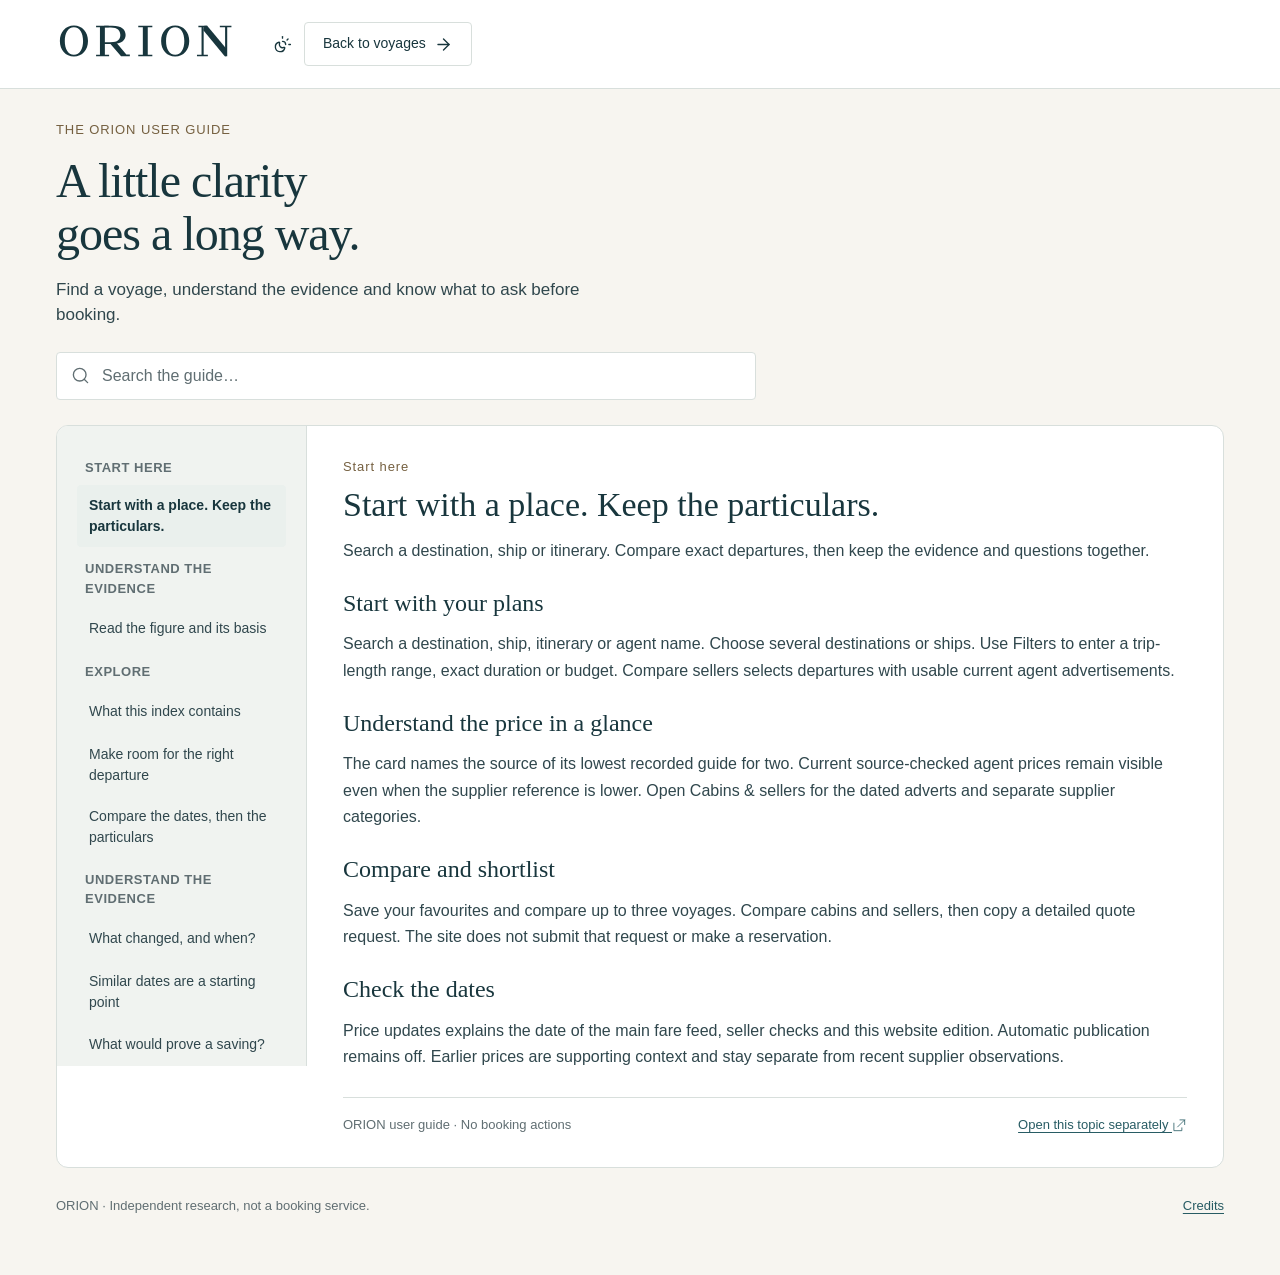
==== commit 77beee06: "Release ORION 5.4.1: price watches, delivery checks and verified publication" ====
--- a/help.html
+++ b/help.html
@@ -1,3 +1,3 @@
-<!doctype html><html lang="en-GB"><head><meta http-equiv="Content-Security-Policy" content="default-src 'self'; script-src 'self'; style-src 'self' 'unsafe-inline'; img-src 'self' data:; connect-src 'self'; font-src 'self'; object-src 'none'; base-uri 'none'; form-action 'none'"><meta charset="utf-8"><meta name="viewport" content="width=device-width,initial-scale=1"><meta name="robots" content="noindex,nofollow"><meta name="referrer" content="no-referrer"><meta name="color-scheme" content="light dark"><title>ORION · How to use the voyage explorer</title><link rel="icon" href="assets/favicon.svg"><link rel="stylesheet" href="assets/app.css?v=4e6ee5e94d7d"><link rel="stylesheet" href="assets/decisions.css?v=4e6ee5e94d7d"><script defer src="assets/catalogue-contract.js?v=4e6ee5e94d7d"></script><script defer src="assets/app.js?v=4e6ee5e94d7d"></script><link rel="stylesheet" href="assets/experience.css?v=4e6ee5e94d7d">
-<link rel="stylesheet" href="assets/craft-tokens.css?v=4e6ee5e94d7d">
+<!doctype html><html lang="en-GB"><head><meta http-equiv="Content-Security-Policy" content="default-src 'self'; script-src 'self'; style-src 'self' 'unsafe-inline'; img-src 'self' data:; connect-src 'self'; font-src 'self'; object-src 'none'; base-uri 'none'; form-action 'none'"><meta charset="utf-8"><meta name="viewport" content="width=device-width,initial-scale=1"><meta name="robots" content="noindex,nofollow"><meta name="referrer" content="no-referrer"><meta name="color-scheme" content="light dark"><title>ORION · How to use the voyage explorer</title><link rel="icon" href="assets/favicon.svg"><link rel="stylesheet" href="assets/app.css?v=2cc7716723a5"><link rel="stylesheet" href="assets/decisions.css?v=2cc7716723a5"><script defer src="assets/catalogue-contract.js?v=2cc7716723a5"></script><script defer src="assets/app.js?v=2cc7716723a5"></script><link rel="stylesheet" href="assets/experience.css?v=2cc7716723a5">
+<link rel="stylesheet" href="assets/craft-tokens.css?v=2cc7716723a5">
 </head><body data-mode="help"><a class="skip-link" href="#helpArticle">Skip to guide</a><header class="site-header"><div class="header-inner"><a class="wordmark craft-wordmark" href="./" aria-label="ORION. Independent Windstar discovery. Home."><img class="craft-logo logo-light" src="assets/orion-logo.svg" alt="ORION" width="164" height="35"><img class="craft-logo logo-dark" src="assets/orion-logo-reverse.svg" alt="" aria-hidden="true" width="164" height="35"></a><div class="header-tools"><button class="icon-btn" data-action="theme" id="themeButton" aria-label="Appearance: system"><svg class="icon" aria-hidden="true"><use href="assets/icons.svg#sun-moon"></use></svg></button><a class="button secondary" href="./">Back to voyages <svg class="icon" aria-hidden="true"><use href="assets/icons.svg#arrow-right"></use></svg></a></div></div></header><main class="shell standalone-help"><div class="eyebrow">THE ORION USER GUIDE</div><h1>A little clarity<br>goes a long way.</h1><p class="help-lead">Find a voyage, understand the evidence and know what to ask before booking.</p><label class="search-field" for="helpSearch"><svg class="icon" aria-hidden="true"><use href="assets/icons.svg#search"></use></svg><input id="helpSearch" type="search" aria-label="Search the ORION guide" placeholder="Search the guide…" autocomplete="off"></label><div class="help-layout"><nav id="helpNav" aria-label="Help topics"></nav><article id="helpArticle" class="help-article" tabindex="-1"><p>Loading the guide…</p></article></div><footer class="site-footer"><span>ORION · Independent research, not a booking service.</span><a href="assets/THIRD_PARTY_NOTICES.txt">Credits</a></footer></main><div id="toast" class="toast" role="status" hidden></div><noscript><div class="no-script">The complete readable guide is available in <a href="GUIDE.md">GUIDE.md</a>. JavaScript enables its searchable interface.</div></noscript></body></html>
--- a/assets/experience.css
+++ b/assets/experience.css
@@ -150,8 +150,8 @@
 .card-date{font-size:14px;font-weight:400;gap:8px;flex-wrap:wrap;margin:0}
 .trip-end-date{font-size:13px;color:var(--muted);line-height:1.5;margin-top:4px}
 .evidence-trail{display:flex;align-items:center;flex-direction:row;flex-wrap:wrap;gap:4px 18px;padding:0;min-height:0;font-size:13px;color:var(--muted)}
-.evidence-trail button,.price-movement{display:inline-flex;align-items:center;gap:6px;min-height:44px;font-size:14px;text-align:left;border:0;background:none;color:var(--ink);padding:4px 0}
-.price-movement>span:nth-child(2){flex:none;font-size:14px}
+.evidence-trail button,.price-movement{display:inline-flex;align-items:center;gap:6px;min-height:44px;font-size:14px;text-align:left;border:0;background:none;color:var(--ink);padding:4px 0;max-width:100%;min-width:0}
+.price-movement>span:nth-child(2){flex:1 1 auto;font-size:14px;min-width:0;white-space:normal;overflow-wrap:anywhere}
 .price-movement small,.no-archive,.archive-tag{font-size:13px}
 .archive-tag{min-height:44px;border-radius:4px}
 .premium-voyage .card-side{grid-column:2;grid-row:2;display:flex;flex-direction:column;gap:16px;border-left:1px solid var(--line);padding-left:24px;min-width:0}
